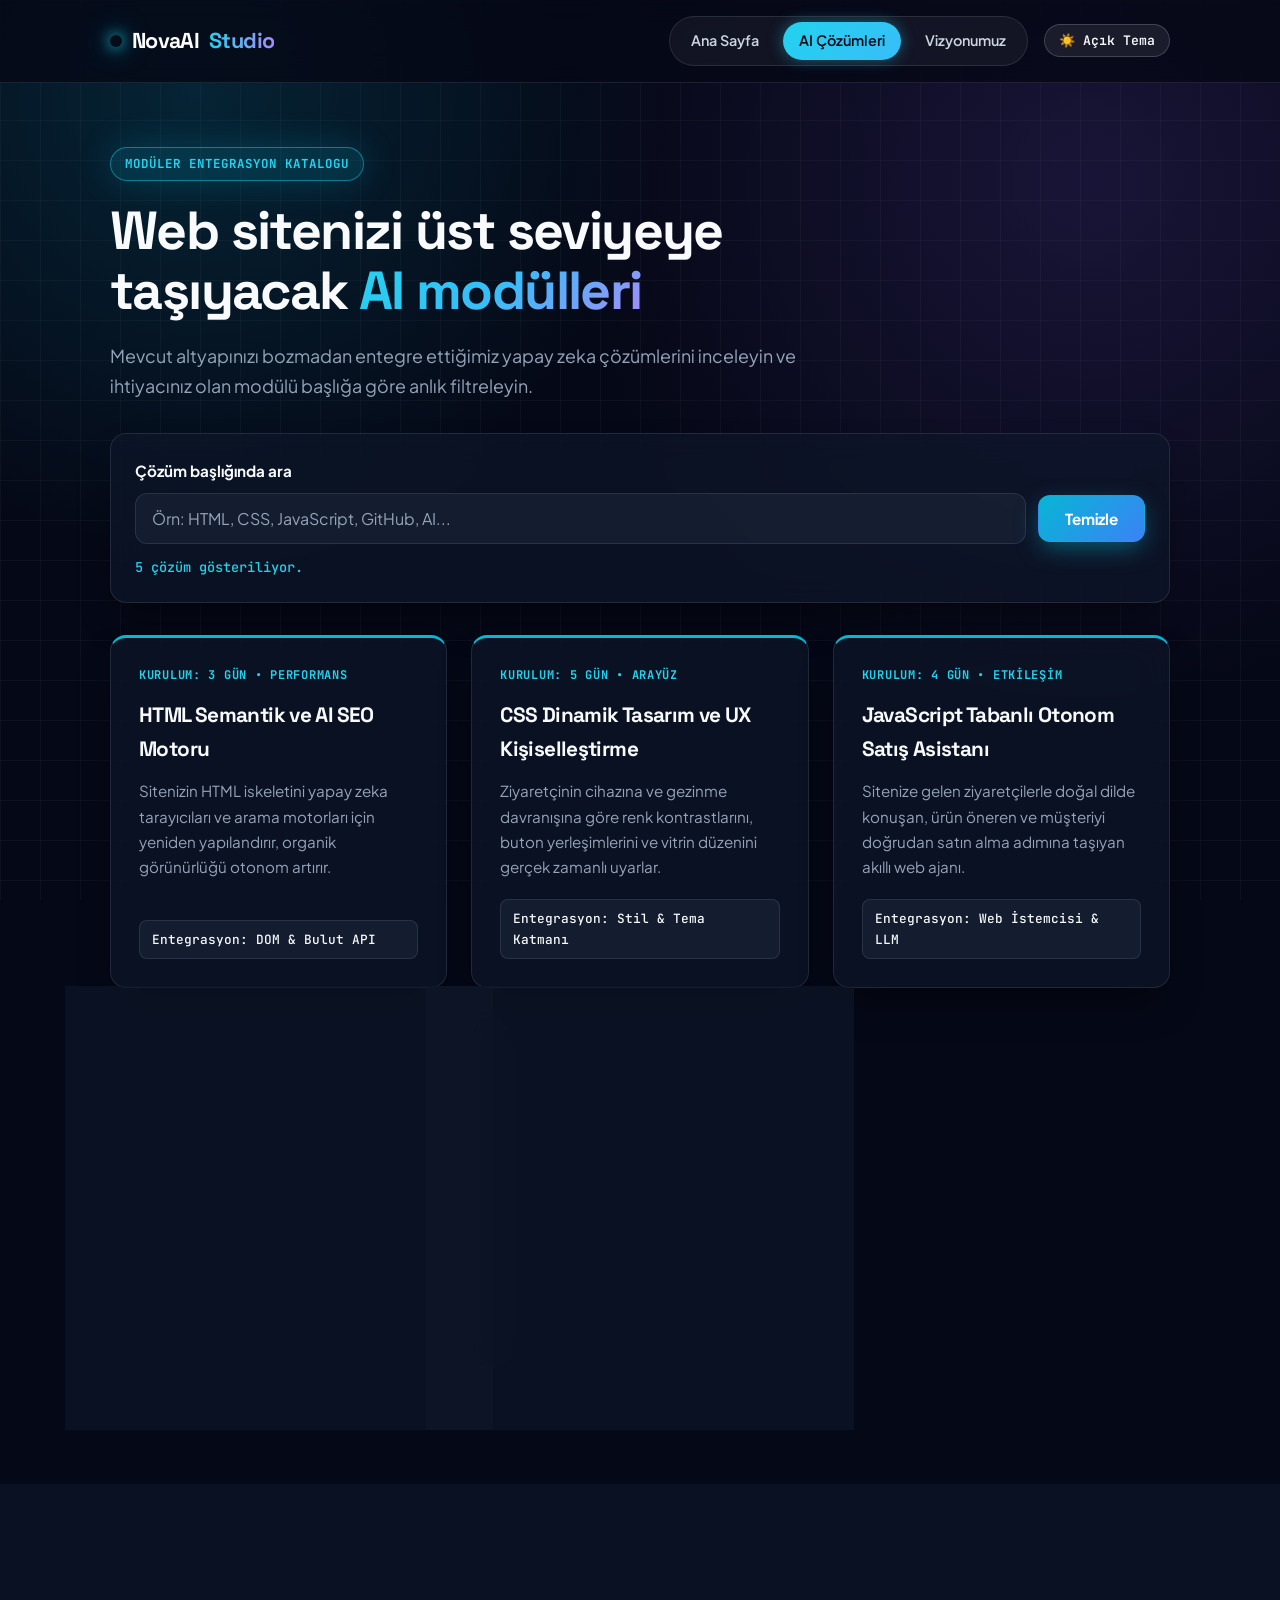
==== index.html @ 2ab4c168 "NovaAI web dönüşüm sitesi, canlı arama ve mobil düzen eklendi" ====
<!DOCTYPE html>
<html lang="tr">
<head>
  <meta charset="UTF-8">
  <meta name="viewport" content="width=device-width, initial-scale=1.0">
  <title>AI Çözümleri | NovaAI Studio</title>
  <link rel="stylesheet" href="style.css">
  <script src="script.js" defer></script>
</head>
<body>
  <header class="site-header">
    <div class="container nav-container">
      <a href="index.html" class="brand">
        <span class="brand-dot"></span>NovaAI <span>Studio</span>
      </a>
      <div class="nav-right">
        <nav aria-label="Ana Menü">
          <ul class="nav-list">
            <li><a href="index.html">Ana Sayfa</a></li>
            <li><a href="cozumler.html" class="active">AI Çözümleri</a></li>
            <li><a href="vizyonumuz.html">Vizyonumuz</a></li>
          </ul>
        </nav>
        <button type="button" id="theme-toggle" class="theme-toggle" aria-label="Temayı Değiştir">
          ☀️ Açık Tema
        </button>
      </div>
    </div>
  </header>

  <main class="section">
    <div class="container">
      <span class="eyebrow">MODÜLER ENTEGRASYON KATALOGU</span>
      <h1>Web sitenizi üst seviyeye taşıyacak <span class="text-gradient">AI modülleri</span></h1>
      <p class="section-lead">
        Mevcut altyapınızı bozmadan entegre ettiğimiz yapay zeka çözümlerini inceleyin ve ihtiyacınız olan modülü başlığa göre anlık filtreleyin.
      </p>

      <div class="search-panel">
        <label for="event-search" class="search-label">Çözüm başlığında ara</label>
        <div class="search-row">
          <input 
            type="search" 
            id="event-search" 
            class="search-input" 
            placeholder="Örn: HTML, CSS, JavaScript, GitHub, AI..." 
            autocomplete="off"
          >
          <button type="button" id="clear-search" class="btn btn-primary">Temizle</button>
        </div>
        <p id="result-count" class="result-count" aria-live="polite">5 çözüm gösteriliyor.</p>
      </div>

      <div id="empty-message" class="empty-state" hidden>
        Aramanıza uygun AI dönüşüm çözümü bulunamadı. Lütfen farklı bir anahtar kelime deneyin.
      </div>

      <div id="cards-grid" class="cards-grid">
        <!-- Kart 1 -->
        <article class="solution-card">
          <div>
            <div class="card-meta">KURULUM: 3 GÜN • PERFORMANS</div>
            <h2 class="card-title">HTML Semantik ve AI SEO Motoru</h2>
            <p class="card-desc">
              Sitenizin HTML iskeletini yapay zeka tarayıcıları ve arama motorları için yeniden yapılandırır, organik görünürlüğü otonom artırır.
            </p>
          </div>
          <p class="card-location">Entegrasyon: DOM &amp; Bulut API</p>
        </article>

        <!-- Kart 2 -->
        <article class="solution-card">
          <div>
            <div class="card-meta">KURULUM: 5 GÜN • ARAYÜZ</div>
            <h2 class="card-title">CSS Dinamik Tasarım ve UX Kişiselleştirme</h2>
            <p class="card-desc">
              Ziyaretçinin cihazına ve gezinme davranışına göre renk kontrastlarını, buton yerleşimlerini ve vitrin düzenini gerçek zamanlı uyarlar.
            </p>
          </div>
          <p class="card-location">Entegrasyon: Stil &amp; Tema Katmanı</p>
        </article>

        <!-- Kart 3 -->
        <article class="solution-card">
          <div>
            <div class="card-meta">KURULUM: 4 GÜN • ETKİLEŞİM</div>
            <h2 class="card-title">JavaScript Tabanlı Otonom Satış Asistanı</h2>
            <p class="card-desc">
              Sitenize gelen ziyaretçilerle doğal dilde konuşan, ürün öneren ve müşteriyi doğrudan satın alma adımına taşıyan akıllı web ajanı.
            </p>
          </div>
          <p class="card-location">Entegrasyon: Web İstemcisi &amp; LLM</p>
        </article>

        <!-- Kart 4 -->
        <article class="solution-card">
          <div>
            <div class="card-meta">KURULUM: 2 GÜN • OTOMASYON</div>
            <h2 class="card-title">GitHub ve CI/CD Destekli Akıllı Güncelleme</h2>
            <p class="card-desc">
              Web sitenizdeki kırık bağlantıları, yavaşlayan görselleri ve kod hatalarını otomatik tespit edip sürüm kontrolüyle anında onaran sistem.
            </p>
          </div>
          <p class="card-location">Entegrasyon: Git Deposu &amp; Sunucu</p>
        </article>

        <!-- Kart 5 -->
        <article class="solution-card">
          <div>
            <div class="card-meta">KURULUM: 7 GÜN • TAM PAKET</div>
            <h2 class="card-title">AI ile Kurumsal Web Dönüşümü</h2>
            <p class="card-desc">
              Klasik kurumsal web sitenizi uçtan uca yenileyerek çok dilli çeviri, akıllı içerik üretimi ve tahmine dayalı analitik paneliyle donatır.
            </p>
          </div>
          <p class="card-location">Entegrasyon: Tam Kapsamlı Mimari</p>
        </article>

        <!-- SLAYT 30 (Ders Sonu Görevi) İçin 6. Kart -->
        <!--
        <article class="solution-card">
          <div>
            <div class="card-meta">KURULUM: 3 GÜN • E-TİCARET</div>
            <h2 class="card-title">Akıllı Ürün Öneri ve Arama Motoru</h2>
            <p class="card-desc">
              Kullanıcının yazım hatalarını anlayan ve niyetine göre en yüksek dönüşümlü ürünleri saniyeler içinde listeleyen semantik arama altyapısı.
            </p>
          </div>
          <p class="card-location">Entegrasyon: Katalog Katmanı</p>
        </article>
        -->
      </div>
    </div>
  </main>

  <footer class="site-footer">
    <div class="container footer-inner">
      <p><strong>NovaAI Studio</strong> — Web Teknolojilerinde Yapay Zeka Dönüşümü</p>
      <p>BPR201 İnternet Tabanlı Programlama öğrenci projesi • Eğitim amaçlı örnek içerik</p>
    </div>
  </footer>
</body>
</html>
---- style.css ----
@import url('https://fonts.googleapis.com/css2?family=JetBrains+Mono:wght@500;700&family=Plus+Jakarta+Sans:wght@400;500;600;700&family=Space+Grotesk:wght@600;700&display=swap');

:root {
  /* VARSAYILAN: OBSIDIAN CYBER-AI KOYU TEMA */
  --bg-main: #050816;
  --bg-surface: rgba(15, 23, 42, 0.65);
  --bg-surface-solid: #0f172a;
  --bg-subtle: rgba(30, 41, 59, 0.55);
  --text-navy: #f8fafc;
  --text-muted: #94a3b8;
  --accent-turquoise: #06b6d4;
  --accent-neon: #22d3ee;
  --accent-purple: #8b5cf6;
  --accent-light: rgba(6, 182, 212, 0.15);
  --border-color: rgba(148, 163, 184, 0.16);
  --border-glow: rgba(34, 211, 238, 0.45);
  --focus-ring: #f59e0b;
  --shadow-card: 0 20px 40px -15px rgba(0, 0, 0, 0.6);
  --shadow-glow: 0 0 35px rgba(6, 182, 212, 0.22);
  --header-bg: rgba(5, 8, 22, 0.8);
  --grid-line: rgba(255, 255, 255, 0.03);
  --radius: 16px;
}

/* SLAYT 14 UYUMLU: AÇIK ARKA PLAN, KOYU LACİVERT METİN, TURKUAZ VURGU */
body.light-theme {
  --bg-main: #f8fafc;
  --bg-surface: rgba(255, 255, 255, 0.9);
  --bg-surface-solid: #ffffff;
  --bg-subtle: #f1f5f9;
  --text-navy: #0f172a;
  --text-muted: #475569;
  --accent-turquoise: #0891b2;
  --accent-neon: #06b6d4;
  --accent-purple: #4f46e5;
  --accent-light: #cffafe;
  --border-color: #e2e8f0;
  --border-glow: #0891b2;
  --shadow-card: 0 12px 30px -10px rgba(15, 23, 42, 0.08);
  --shadow-glow: 0 10px 25px rgba(8, 145, 178, 0.15);
  --header-bg: rgba(15, 23, 42, 0.96);
  --grid-line: rgba(15, 23, 42, 0.035);
}

* {
  box-sizing: border-box;
  margin: 0;
  padding: 0;
}

html, body {
  background-color: var(--bg-main);
  color: var(--text-navy);
  font-family: 'Plus Jakarta Sans', system-ui, -apple-system, sans-serif;
  line-height: 1.65;
  overflow-x: hidden;
  transition: background-color 0.3s ease, color 0.3s ease;
}

/* Arka Plan Siber Izgara ve Aurora Işık Efektleri */
body {
  background-image: 
    radial-gradient(circle at 15% 10%, rgba(6, 182, 212, 0.16), transparent 35%),
    radial-gradient(circle at 85% 20%, rgba(139, 92, 246, 0.15), transparent 40%),
    linear-gradient(to right, var(--grid-line) 1px, transparent 1px),
    linear-gradient(to bottom, var(--grid-line) 1px, transparent 1px);
  background-size: 100% 100%, 100% 100%, 40px 40px, 40px 40px;
  background-attachment: fixed;
}

/* Maksimum 1100px genişlik kuralı */
.container {
  max-width: 1100px;
  margin: 0 auto;
  padding: 0 20px;
}

/* Klavye (Tab) erişilebilirliği için görünür focus stili */
a:focus-visible,
button:focus-visible,
input:focus-visible {
  outline: 3px solid var(--focus-ring);
  outline-offset: 3px;
}

/* Tipografi */
h1, h2, h3, .brand {
  font-family: 'Space Grotesk', sans-serif;
  letter-spacing: -0.03em;
}

h1 {
  font-size: clamp(2.1rem, 4.5vw, 3.35rem);
  line-height: 1.12;
  font-weight: 700;
  color: var(--text-navy);
  margin-bottom: 20px;
  max-width: 850px;
}

.text-gradient {
  background: linear-gradient(135deg, var(--accent-neon) 0%, #38bdf8 50%, #a78bfa 100%);
  -webkit-background-clip: text;
  -webkit-text-fill-color: transparent;
  background-clip: text;
}

h2 {
  font-size: clamp(1.5rem, 3vw, 2.15rem);
  color: var(--text-navy);
  margin-bottom: 14px;
}

h3 {
  font-size: 1.25rem;
  color: var(--text-navy);
  margin-bottom: 10px;
}

/* Header & Glass Navigation */
.site-header {
  background-color: var(--header-bg);
  backdrop-filter: blur(16px);
  -webkit-backdrop-filter: blur(16px);
  border-bottom: 1px solid var(--border-color);
  padding: 16px 0;
  position: sticky;
  top: 0;
  z-index: 100;
}

.nav-container {
  display: flex;
  align-items: center;
  justify-content: space-between;
  flex-wrap: wrap;
  gap: 14px;
}

.brand {
  color: #ffffff;
  text-decoration: none;
  font-weight: 700;
  font-size: 1.35rem;
  display: inline-flex;
  align-items: center;
  gap: 10px;
}

.brand span {
  background: linear-gradient(90deg, #22d3ee, #a78bfa);
  -webkit-background-clip: text;
  -webkit-text-fill-color: transparent;
}

.brand-dot {
  width: 12px;
  height: 12px;
  border-radius: 50%;
  background: #22d3ee;
  box-shadow: 0 0 14px #22d3ee, 0 0 28px #06b6d4;
  animation: pulseGlow 2.5s infinite ease-in-out;
}

@keyframes pulseGlow {
  0%, 100% { transform: scale(1); opacity: 1; }
  50% { transform: scale(1.25); opacity: 0.75; }
}

.nav-right {
  display: flex;
  align-items: center;
  gap: 16px;
  flex-wrap: wrap;
}

.nav-list {
  list-style: none;
  display: flex;
  flex-wrap: wrap;
  gap: 8px;
  background: rgba(255, 255, 255, 0.05);
  padding: 5px;
  border-radius: 999px;
  border: 1px solid rgba(255, 255, 255, 0.1);
}

.nav-list a {
  color: #cbd5e1;
  text-decoration: none;
  font-weight: 600;
  font-size: 0.9rem;
  padding: 7px 16px;
  border-radius: 999px;
  transition: all 0.25s ease;
  display: inline-block;
}

.nav-list a:hover {
  color: #ffffff;
}

.nav-list a.active {
  color: #050816;
  background: linear-gradient(135deg, #22d3ee, #38bdf8);
  box-shadow: 0 0 15px rgba(34, 211, 238, 0.4);
}

.theme-toggle {
  background: rgba(255, 255, 255, 0.08);
  color: #f8fafc;
  border: 1px solid rgba(255, 255, 255, 0.18);
  padding: 7px 14px;
  border-radius: 999px;
  font-size: 0.82rem;
  font-weight: 600;
  cursor: pointer;
  transition: all 0.2s ease;
  font-family: 'JetBrains Mono', monospace;
}

.theme-toggle:hover {
  border-color: #22d3ee;
  box-shadow: 0 0 12px rgba(34, 211, 238, 0.3);
}

/* Hero Bölümü */
.hero {
  padding: 76px 0 56px;
  position: relative;
}

.eyebrow {
  display: inline-flex;
  align-items: center;
  gap: 8px;
  font-family: 'JetBrains Mono', monospace;
  font-size: 0.78rem;
  font-weight: 700;
  letter-spacing: 0.08em;
  text-transform: uppercase;
  color: var(--accent-neon);
  background: var(--accent-light);
  border: 1px solid var(--border-glow);
  padding: 6px 14px;
  border-radius: 999px;
  margin-bottom: 20px;
  box-shadow: var(--shadow-glow);
}

.hero-desc,
.section-lead {
  font-size: 1.12rem;
  color: var(--text-muted);
  max-width: 720px;
  margin-bottom: 32px;
}

.hero-actions {
  display: flex;
  flex-wrap: wrap;
  gap: 14px;
  margin-bottom: 48px;
}

/* Butonlar */
.btn {
  display: inline-flex;
  align-items: center;
  justify-content: center;
  padding: 13px 26px;
  font-size: 0.95rem;
  font-weight: 700;
  border-radius: 12px;
  text-decoration: none;
  cursor: pointer;
  border: 1px solid transparent;
  transition: all 0.25s ease;
  font-family: 'Plus Jakarta Sans', sans-serif;
}

.btn-primary {
  background: linear-gradient(135deg, var(--accent-turquoise) 0%, #3b82f6 100%);
  color: #ffffff;
  box-shadow: 0 8px 25px -4px rgba(6, 182, 212, 0.5);
}

.btn-primary:hover {
  transform: translateY(-2px);
  box-shadow: 0 12px 30px -4px rgba(34, 211, 238, 0.7);
}

.btn-outline {
  background-color: var(--bg-surface);
  backdrop-filter: blur(12px);
  color: var(--text-navy);
  border-color: var(--border-color);
}

.btn-outline:hover {
  border-color: var(--accent-neon);
  box-shadow: var(--shadow-glow);
  transform: translateY(-2px);
}

/* Canlı AI Gösterge Paneli ve Metrik Çubuğu */
.metrics-bar {
  display: grid;
  grid-template-columns: repeat(3, 1fr);
  gap: 20px;
  background: var(--bg-surface);
  backdrop-filter: blur(16px);
  -webkit-backdrop-filter: blur(16px);
  padding: 28px;
  border-radius: var(--radius);
  border: 1px solid var(--border-color);
  box-shadow: var(--shadow-card);
  position: relative;
}

.metric-item {
  padding-left: 16px;
  border-left: 3px solid var(--accent-turquoise);
}

.metric-item strong {
  display: block;
  font-family: 'Space Grotesk', sans-serif;
  font-size: 2rem;
  line-height: 1.1;
  background: linear-gradient(90deg, var(--accent-neon), #a78bfa);
  -webkit-background-clip: text;
  -webkit-text-fill-color: transparent;
  font-weight: 700;
  margin-bottom: 4px;
}

.metric-item span {
  font-size: 0.92rem;
  color: var(--text-muted);
  font-weight: 500;
}

/* Genel Bölüm ve Grid Yapıları */
.section {
  padding: 64px 0;
}

.section-header {
  margin-bottom: 36px;
}

.grid-3,
.cards-grid {
  display: grid;
  grid-template-columns: repeat(3, 1fr);
  gap: 24px;
}

.grid-2,
.comparison-box {
  display: grid;
  grid-template-columns: repeat(2, 1fr);
  gap: 24px;
}

/* Kristal Cam (Glassmorphism) Kartlar */
.feature-card,
.solution-card {
  background: var(--bg-surface);
  backdrop-filter: blur(16px);
  -webkit-backdrop-filter: blur(16px);
  border: 1px solid var(--border-color);
  border-top: 3px solid var(--accent-turquoise);
  border-radius: var(--radius);
  padding: 28px;
  box-shadow: var(--shadow-card);
  transition: transform 0.28s ease, border-color 0.28s ease, box-shadow 0.28s ease;
  display: flex;
  flex-direction: column;
  justify-content: space-between;
}

.feature-card:hover,
.solution-card:hover {
  transform: translateY(-6px);
  border-color: var(--border-glow);
  box-shadow: var(--shadow-glow), var(--shadow-card);
}

.card-step,
.card-meta {
  font-family: 'JetBrains Mono', monospace;
  font-size: 0.75rem;
  font-weight: 700;
  color: var(--accent-neon);
  letter-spacing: 0.06em;
  margin-bottom: 12px;
  text-transform: uppercase;
}

.card-title {
  font-size: 1.3rem;
  margin-bottom: 12px;
  color: var(--text-navy);
}

.card-desc {
  color: var(--text-muted);
  font-size: 0.95rem;
  margin-bottom: 20px;
}

.card-location {
  font-family: 'JetBrains Mono', monospace;
  font-size: 0.8rem;
  font-weight: 500;
  color: var(--text-navy);
  background: var(--bg-subtle);
  border: 1px solid var(--border-color);
  padding: 8px 12px;
  border-radius: 8px;
}

/* Önce / Sonra Karşılaştırma Kutusu */
.comp-col {
  padding: 32px;
  border-radius: var(--radius);
  border: 1px solid var(--border-color);
  backdrop-filter: blur(14px);
}

.comp-old {
  background: var(--bg-subtle);
}

.comp-new {
  background: var(--bg-surface);
  border: 2px solid var(--accent-turquoise);
  box-shadow: var(--shadow-glow), var(--shadow-card);
}

.comp-col ul,
.clean-list {
  margin-top: 16px;
  padding-left: 20px;
  color: var(--text-muted);
}

.comp-col li,
.clean-list li {
  margin-bottom: 10px;
}

.badge {
  display: inline-block;
  font-family: 'JetBrains Mono', monospace;
  font-size: 0.75rem;
  font-weight: 700;
  padding: 5px 12px;
  border-radius: 999px;
  margin-bottom: 14px;
}

.badge-muted {
  background: rgba(148, 163, 184, 0.2);
  color: var(--text-muted);
}

.badge-accent {
  background: var(--accent-light);
  color: var(--accent-neon);
  border: 1px solid var(--border-glow);
}

/* Arama Paneli */
.search-panel {
  background: var(--bg-surface);
  backdrop-filter: blur(16px);
  padding: 24px;
  border-radius: var(--radius);
  border: 1px solid var(--border-color);
  margin-bottom: 32px;
  box-shadow: var(--shadow-card);
}

.search-label {
  display: block;
  font-weight: 700;
  margin-bottom: 10px;
  color: var(--text-navy);
  font-size: 0.95rem;
}

.search-row {
  display: flex;
  gap: 12px;
  align-items: center;
}

.search-input {
  flex: 1;
  min-width: 0;
  padding: 14px 16px;
  font-size: 1rem;
  border: 1px solid var(--border-color);
  border-radius: 12px;
  color: var(--text-navy);
  background: var(--bg-subtle);
  font-family: inherit;
  transition: border-color 0.2s, box-shadow 0.2s;
}

.search-input::placeholder {
  color: var(--text-muted);
}

.search-input:focus {
  border-color: var(--accent-neon);
  box-shadow: var(--shadow-glow);
}

.result-count {
  margin-top: 12px;
  font-family: 'JetBrains Mono', monospace;
  font-size: 0.85rem;
  color: var(--accent-neon);
  font-weight: 500;
}

.empty-state {
  background: rgba(245, 158, 11, 0.12);
  color: #fbbf24;
  border: 1px solid rgba(245, 158, 11, 0.4);
  padding: 18px 22px;
  border-radius: 12px;
  margin-bottom: 28px;
  font-weight: 600;
}

body.light-theme .empty-state {
  background: #fef3c7;
  color: #92400e;
  border-color: #fcd34d;
}

.process-banner {
  margin-top: 36px;
  background: var(--bg-surface);
  backdrop-filter: blur(16px);
  border: 1px solid var(--border-glow);
  border-radius: var(--radius);
  padding: 32px;
  box-shadow: var(--shadow-glow);
}

/* Footer */
.site-footer {
  border-top: 1px solid var(--border-color);
  background: var(--bg-surface);
  backdrop-filter: blur(12px);
  padding: 32px 0;
  margin-top: 56px;
}

.footer-inner {
  display: flex;
  flex-direction: column;
  gap: 6px;
  font-size: 0.9rem;
  color: var(--text-muted);
}

/* 700px altında tek sütun kuralı ve 390px mobil uyumluluk */
@media (max-width: 700px) {
  .grid-3,
  .grid-2,
  .cards-grid,
  .comparison-box,
  .metrics-bar {
    grid-template-columns: 1fr;
  }

  .search-row {
    flex-direction: column;
    align-items: stretch;
  }

  .search-row .btn {
    width: 100%;
  }

  .nav-container {
    flex-direction: column;
    align-items: flex-start;
  }

  .nav-right {
    width: 100%;
    justify-content: space-between;
  }

  .nav-list {
    width: 100%;
    justify-content: space-between;
  }

  .nav-list a {
    padding: 6px 10px;
    font-size: 0.85rem;
  }
}
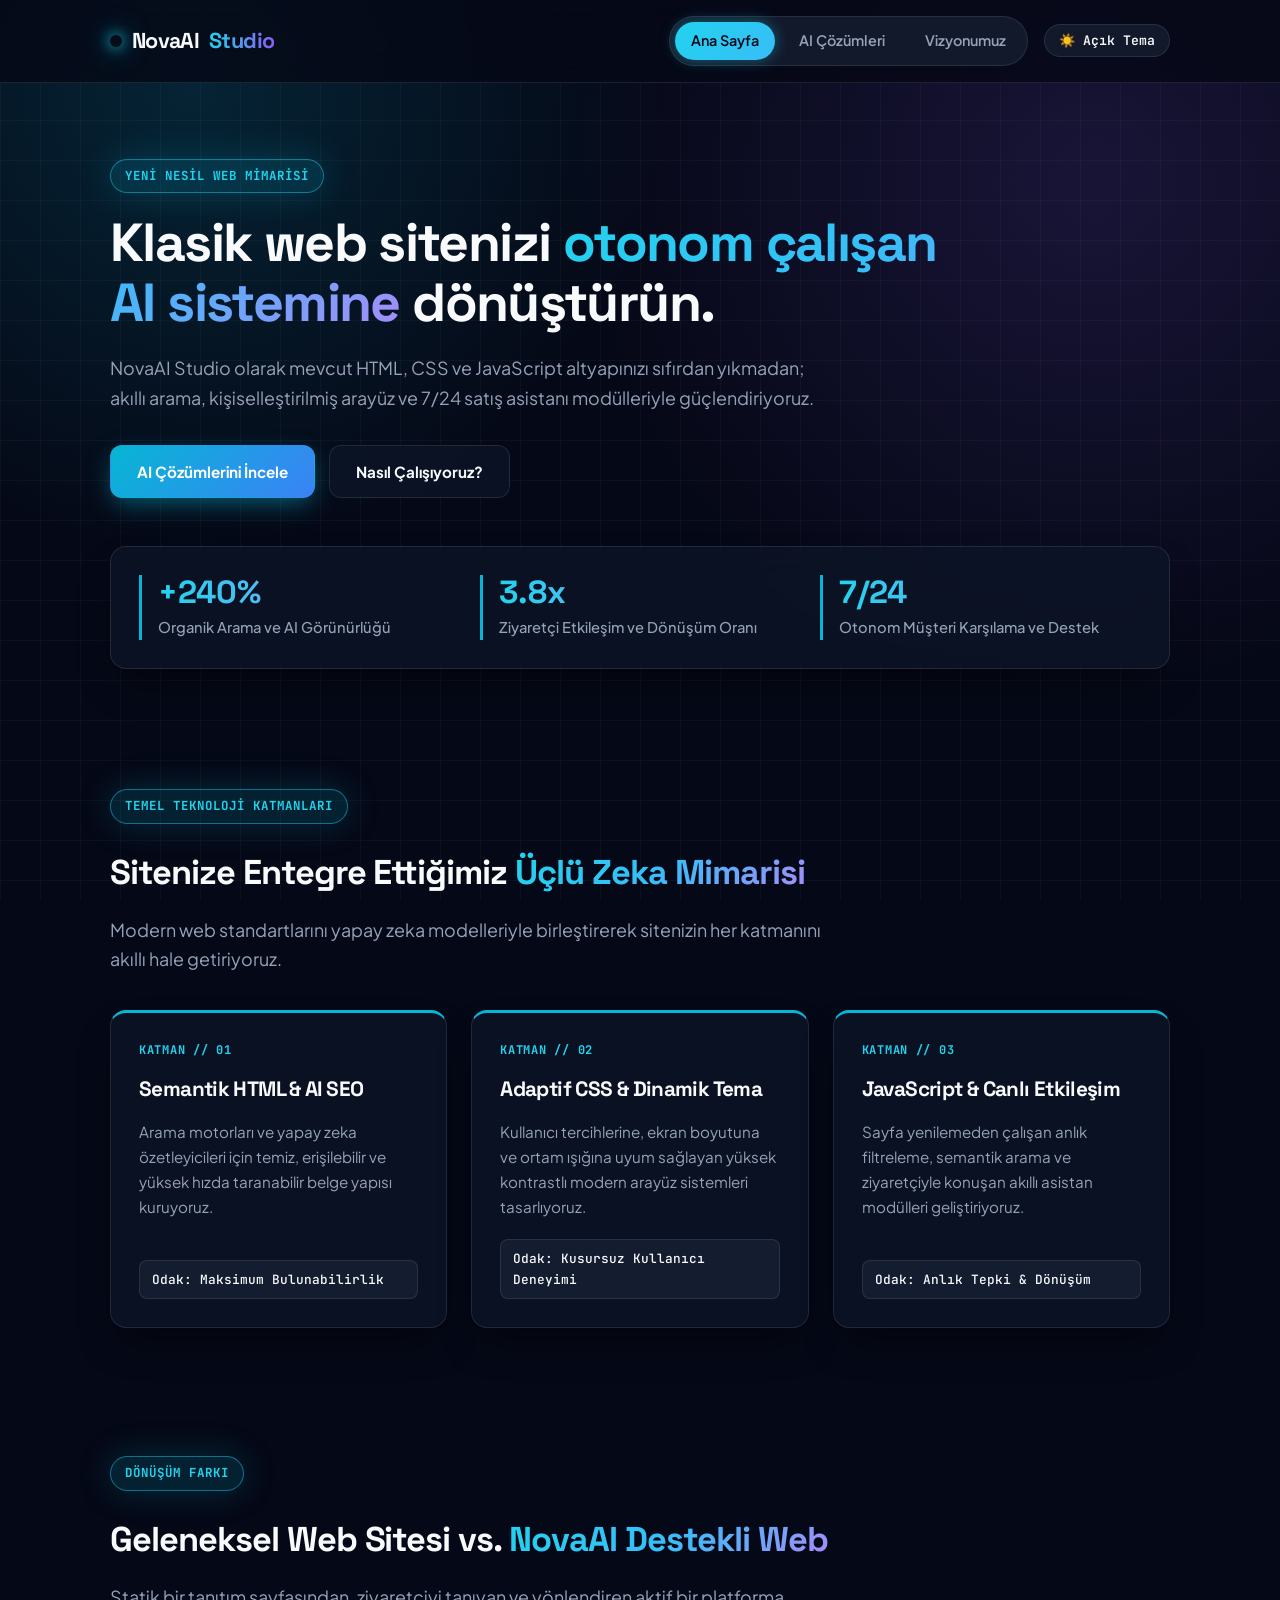
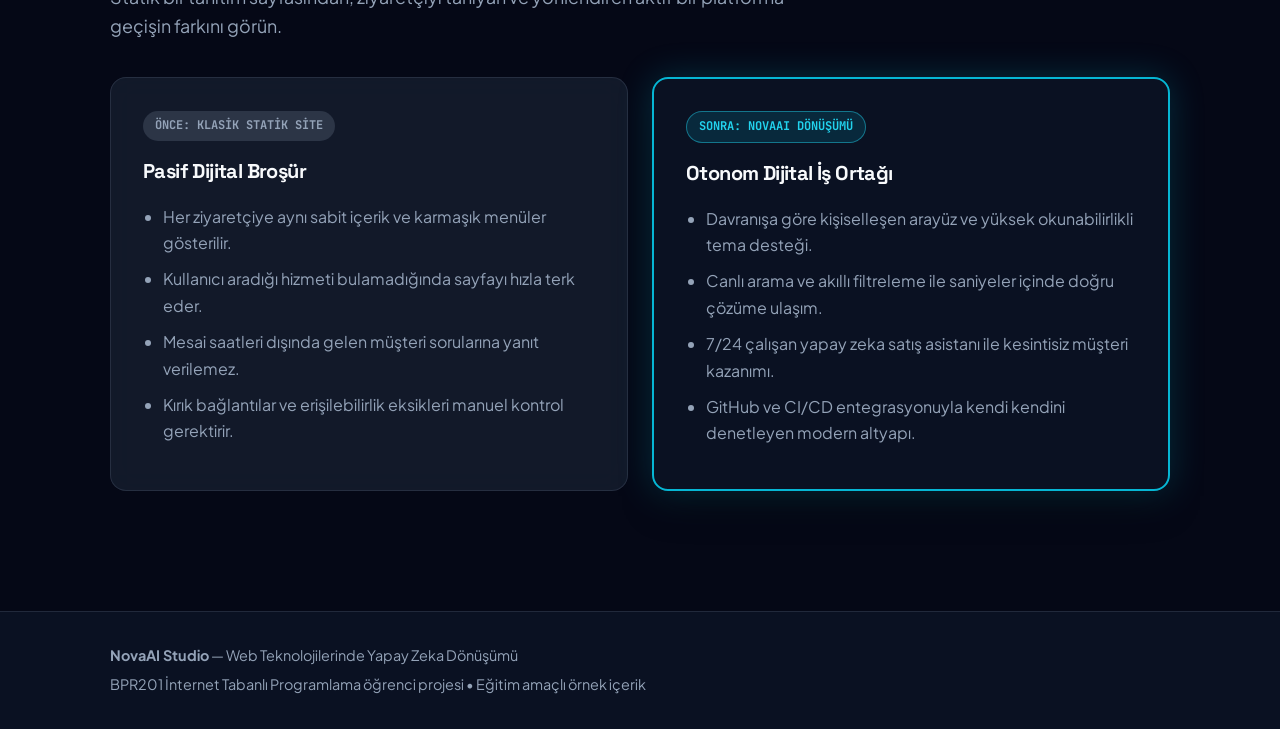
==== commit e7b3263b: "Tema ve arama iyileştirmeleri eklendi" ====
--- a/index.html
+++ b/index.html
@@ -3,7 +3,7 @@
 <head>
   <meta charset="UTF-8">
   <meta name="viewport" content="width=device-width, initial-scale=1.0">
-  <title>AI Çözümleri | NovaAI Studio</title>
+  <title>Ana Sayfa | NovaAI Studio</title>
   <link rel="stylesheet" href="style.css">
   <script src="script.js" defer></script>
 </head>
@@ -16,8 +16,8 @@
       <div class="nav-right">
         <nav aria-label="Ana Menü">
           <ul class="nav-list">
-            <li><a href="index.html">Ana Sayfa</a></li>
-            <li><a href="cozumler.html" class="active">AI Çözümleri</a></li>
+            <li><a href="index.html" class="active">Ana Sayfa</a></li>
+            <li><a href="cozumler.html">AI Çözümleri</a></li>
             <li><a href="vizyonumuz.html">Vizyonumuz</a></li>
           </ul>
         </nav>
@@ -28,109 +28,121 @@
     </div>
   </header>
 
-  <main class="section">
-    <div class="container">
-      <span class="eyebrow">MODÜLER ENTEGRASYON KATALOGU</span>
-      <h1>Web sitenizi üst seviyeye taşıyacak <span class="text-gradient">AI modülleri</span></h1>
-      <p class="section-lead">
-        Mevcut altyapınızı bozmadan entegre ettiğimiz yapay zeka çözümlerini inceleyin ve ihtiyacınız olan modülü başlığa göre anlık filtreleyin.
-      </p>
+  <main>
+    <!-- Hero Bölümü -->
+    <section class="hero">
+      <div class="container">
+        <span class="eyebrow">YENİ NESİL WEB MİMARİSİ</span>
+        <h1>Klasik web sitenizi <span class="text-gradient">otonom çalışan AI sistemine</span> dönüştürün.</h1>
+        <p class="hero-desc">
+          NovaAI Studio olarak mevcut HTML, CSS ve JavaScript altyapınızı sıfırdan yıkmadan; akıllı arama, kişiselleştirilmiş arayüz ve 7/24 satış asistanı modülleriyle güçlendiriyoruz.
+        </p>
+        <div class="hero-actions">
+          <a href="cozumler.html" class="btn btn-primary">AI Çözümlerini İncele</a>
+          <a href="vizyonumuz.html" class="btn btn-outline">Nasıl Çalışıyoruz?</a>
+        </div>
 
-      <div class="search-panel">
-        <label for="event-search" class="search-label">Çözüm başlığında ara</label>
-        <div class="search-row">
-          <input 
-            type="search" 
-            id="event-search" 
-            class="search-input" 
-            placeholder="Örn: HTML, CSS, JavaScript, GitHub, AI..." 
-            autocomplete="off"
-          >
-          <button type="button" id="clear-search" class="btn btn-primary">Temizle</button>
+        <div class="metrics-bar" aria-label="Performans Metrikleri">
+          <div class="metric-item">
+            <strong>+240%</strong>
+            <span>Organik Arama ve AI Görünürlüğü</span>
+          </div>
+          <div class="metric-item">
+            <strong>3.8x</strong>
+            <span>Ziyaretçi Etkileşim ve Dönüşüm Oranı</span>
+          </div>
+          <div class="metric-item">
+            <strong>7/24</strong>
+            <span>Otonom Müşteri Karşılama ve Destek</span>
+          </div>
         </div>
-        <p id="result-count" class="result-count" aria-live="polite">5 çözüm gösteriliyor.</p>
       </div>
+    </section>
 
-      <div id="empty-message" class="empty-state" hidden>
-        Aramanıza uygun AI dönüşüm çözümü bulunamadı. Lütfen farklı bir anahtar kelime deneyin.
+    <!-- Temel Yetenekler Bölümü -->
+    <section class="section">
+      <div class="container">
+        <div class="section-header">
+          <span class="eyebrow">TEMEL TEKNOLOJİ KATMANLARI</span>
+          <h2>Sitenize Entegre Ettiğimiz <span class="text-gradient">Üçlü Zeka Mimarisi</span></h2>
+          <p class="section-lead">
+            Modern web standartlarını yapay zeka modelleriyle birleştirerek sitenizin her katmanını akıllı hale getiriyoruz.
+          </p>
+        </div>
+
+        <div class="grid-3">
+          <article class="feature-card">
+            <div>
+              <div class="card-step">KATMAN // 01</div>
+              <h3 class="card-title">Semantik HTML &amp; AI SEO</h3>
+              <p class="card-desc">
+                Arama motorları ve yapay zeka özetleyicileri için temiz, erişilebilir ve yüksek hızda taranabilir belge yapısı kuruyoruz.
+              </p>
+            </div>
+            <p class="card-location">Odak: Maksimum Bulunabilirlik</p>
+          </article>
+
+          <article class="feature-card">
+            <div>
+              <div class="card-step">KATMAN // 02</div>
+              <h3 class="card-title">Adaptif CSS &amp; Dinamik Tema</h3>
+              <p class="card-desc">
+                Kullanıcı tercihlerine, ekran boyutuna ve ortam ışığına uyum sağlayan yüksek kontrastlı modern arayüz sistemleri tasarlıyoruz.
+              </p>
+            </div>
+            <p class="card-location">Odak: Kusursuz Kullanıcı Deneyimi</p>
+          </article>
+
+          <article class="feature-card">
+            <div>
+              <div class="card-step">KATMAN // 03</div>
+              <h3 class="card-title">JavaScript &amp; Canlı Etkileşim</h3>
+              <p class="card-desc">
+                Sayfa yenilemeden çalışan anlık filtreleme, semantik arama ve ziyaretçiyle konuşan akıllı asistan modülleri geliştiriyoruz.
+              </p>
+            </div>
+            <p class="card-location">Odak: Anlık Tepki &amp; Dönüşüm</p>
+          </article>
+        </div>
       </div>
+    </section>
 
-      <div id="cards-grid" class="cards-grid">
-        <!-- Kart 1 -->
-        <article class="solution-card">
-          <div>
-            <div class="card-meta">KURULUM: 3 GÜN • PERFORMANS</div>
-            <h2 class="card-title">HTML Semantik ve AI SEO Motoru</h2>
-            <p class="card-desc">
-              Sitenizin HTML iskeletini yapay zeka tarayıcıları ve arama motorları için yeniden yapılandırır, organik görünürlüğü otonom artırır.
-            </p>
+    <!-- Önce / Sonra Karşılaştırma Bölümü -->
+    <section class="section">
+      <div class="container">
+        <div class="section-header">
+          <span class="eyebrow">DÖNÜŞÜM FARKI</span>
+          <h2>Geleneksel Web Sitesi vs. <span class="text-gradient">NovaAI Destekli Web</span></h2>
+          <p class="section-lead">
+            Statik bir tanıtım sayfasından, ziyaretçiyi tanıyan ve yönlendiren aktif bir platforma geçişin farkını görün.
+          </p>
+        </div>
+
+        <div class="comparison-box">
+          <div class="comp-col comp-old">
+            <span class="badge badge-muted">ÖNCE: KLASİK STATİK SİTE</span>
+            <h3>Pasif Dijital Broşür</h3>
+            <ul>
+              <li>Her ziyaretçiye aynı sabit içerik ve karmaşık menüler gösterilir.</li>
+              <li>Kullanıcı aradığı hizmeti bulamadığında sayfayı hızla terk eder.</li>
+              <li>Mesai saatleri dışında gelen müşteri sorularına yanıt verilemez.</li>
+              <li>Kırık bağlantılar ve erişilebilirlik eksikleri manuel kontrol gerektirir.</li>
+            </ul>
           </div>
-          <p class="card-location">Entegrasyon: DOM &amp; Bulut API</p>
-        </article>
 
-        <!-- Kart 2 -->
-        <article class="solution-card">
-          <div>
-            <div class="card-meta">KURULUM: 5 GÜN • ARAYÜZ</div>
-            <h2 class="card-title">CSS Dinamik Tasarım ve UX Kişiselleştirme</h2>
-            <p class="card-desc">
-              Ziyaretçinin cihazına ve gezinme davranışına göre renk kontrastlarını, buton yerleşimlerini ve vitrin düzenini gerçek zamanlı uyarlar.
-            </p>
+          <div class="comp-col comp-new">
+            <span class="badge badge-accent">SONRA: NOVAAI DÖNÜŞÜMÜ</span>
+            <h3>Otonom Dijital İş Ortağı</h3>
+            <ul>
+              <li>Davranışa göre kişiselleşen arayüz ve yüksek okunabilirlikli tema desteği.</li>
+              <li>Canlı arama ve akıllı filtreleme ile saniyeler içinde doğru çözüme ulaşım.</li>
+              <li>7/24 çalışan yapay zeka satış asistanı ile kesintisiz müşteri kazanımı.</li>
+              <li>GitHub ve CI/CD entegrasyonuyla kendi kendini denetleyen modern altyapı.</li>
+            </ul>
           </div>
-          <p class="card-location">Entegrasyon: Stil &amp; Tema Katmanı</p>
-        </article>
-
-        <!-- Kart 3 -->
-        <article class="solution-card">
-          <div>
-            <div class="card-meta">KURULUM: 4 GÜN • ETKİLEŞİM</div>
-            <h2 class="card-title">JavaScript Tabanlı Otonom Satış Asistanı</h2>
-            <p class="card-desc">
-              Sitenize gelen ziyaretçilerle doğal dilde konuşan, ürün öneren ve müşteriyi doğrudan satın alma adımına taşıyan akıllı web ajanı.
-            </p>
-          </div>
-          <p class="card-location">Entegrasyon: Web İstemcisi &amp; LLM</p>
-        </article>
-
-        <!-- Kart 4 -->
-        <article class="solution-card">
-          <div>
-            <div class="card-meta">KURULUM: 2 GÜN • OTOMASYON</div>
-            <h2 class="card-title">GitHub ve CI/CD Destekli Akıllı Güncelleme</h2>
-            <p class="card-desc">
-              Web sitenizdeki kırık bağlantıları, yavaşlayan görselleri ve kod hatalarını otomatik tespit edip sürüm kontrolüyle anında onaran sistem.
-            </p>
-          </div>
-          <p class="card-location">Entegrasyon: Git Deposu &amp; Sunucu</p>
-        </article>
-
-        <!-- Kart 5 -->
-        <article class="solution-card">
-          <div>
-            <div class="card-meta">KURULUM: 7 GÜN • TAM PAKET</div>
-            <h2 class="card-title">AI ile Kurumsal Web Dönüşümü</h2>
-            <p class="card-desc">
-              Klasik kurumsal web sitenizi uçtan uca yenileyerek çok dilli çeviri, akıllı içerik üretimi ve tahmine dayalı analitik paneliyle donatır.
-            </p>
-          </div>
-          <p class="card-location">Entegrasyon: Tam Kapsamlı Mimari</p>
-        </article>
-
-        <!-- SLAYT 30 (Ders Sonu Görevi) İçin 6. Kart -->
-        <!--
-        <article class="solution-card">
-          <div>
-            <div class="card-meta">KURULUM: 3 GÜN • E-TİCARET</div>
-            <h2 class="card-title">Akıllı Ürün Öneri ve Arama Motoru</h2>
-            <p class="card-desc">
-              Kullanıcının yazım hatalarını anlayan ve niyetine göre en yüksek dönüşümlü ürünleri saniyeler içinde listeleyen semantik arama altyapısı.
-            </p>
-          </div>
-          <p class="card-location">Entegrasyon: Katalog Katmanı</p>
-        </article>
-        -->
+        </div>
       </div>
-    </div>
+    </section>
   </main>
 
   <footer class="site-footer">
@@ -140,4 +152,4 @@
     </div>
   </footer>
 </body>
-</html>+</html>
--- a/style.css
+++ b/style.css
@@ -38,8 +38,12 @@
   --border-glow: #0891b2;
   --shadow-card: 0 12px 30px -10px rgba(15, 23, 42, 0.08);
   --shadow-glow: 0 10px 25px rgba(8, 145, 178, 0.15);
-  --header-bg: rgba(15, 23, 42, 0.96);
+  --header-bg: rgba(248, 250, 252, 0.92);
   --grid-line: rgba(15, 23, 42, 0.035);
+}
+
+[hidden] {
+  display: none !important;
 }
 
 * {
@@ -138,7 +142,7 @@
 }
 
 .brand {
-  color: #ffffff;
+  color: var(--text-navy);
   text-decoration: none;
   font-weight: 700;
   font-size: 1.35rem;
@@ -148,7 +152,7 @@
 }
 
 .brand span {
-  background: linear-gradient(90deg, #22d3ee, #a78bfa);
+  background: linear-gradient(90deg, var(--accent-neon), var(--accent-purple));
   -webkit-background-clip: text;
   -webkit-text-fill-color: transparent;
 }
@@ -157,8 +161,8 @@
   width: 12px;
   height: 12px;
   border-radius: 50%;
-  background: #22d3ee;
-  box-shadow: 0 0 14px #22d3ee, 0 0 28px #06b6d4;
+  background: var(--accent-neon);
+  box-shadow: 0 0 14px var(--accent-neon), 0 0 28px var(--accent-turquoise);
   animation: pulseGlow 2.5s infinite ease-in-out;
 }
 
@@ -179,14 +183,14 @@
   display: flex;
   flex-wrap: wrap;
   gap: 8px;
-  background: rgba(255, 255, 255, 0.05);
+  background: var(--bg-subtle);
   padding: 5px;
   border-radius: 999px;
-  border: 1px solid rgba(255, 255, 255, 0.1);
+  border: 1px solid var(--border-color);
 }
 
 .nav-list a {
-  color: #cbd5e1;
+  color: var(--text-muted);
   text-decoration: none;
   font-weight: 600;
   font-size: 0.9rem;
@@ -197,7 +201,7 @@
 }
 
 .nav-list a:hover {
-  color: #ffffff;
+  color: var(--text-navy);
 }
 
 .nav-list a.active {
@@ -207,9 +211,9 @@
 }
 
 .theme-toggle {
-  background: rgba(255, 255, 255, 0.08);
-  color: #f8fafc;
-  border: 1px solid rgba(255, 255, 255, 0.18);
+  background: var(--bg-subtle);
+  color: var(--text-navy);
+  border: 1px solid var(--border-color);
   padding: 7px 14px;
   border-radius: 999px;
   font-size: 0.82rem;
@@ -220,8 +224,8 @@
 }
 
 .theme-toggle:hover {
-  border-color: #22d3ee;
-  box-shadow: 0 0 12px rgba(34, 211, 238, 0.3);
+  border-color: var(--accent-neon);
+  box-shadow: var(--shadow-glow);
 }
 
 /* Hero Bölümü */
@@ -598,6 +602,11 @@
   .nav-right {
     width: 100%;
     justify-content: space-between;
+    gap: 10px;
+  }
+
+  .nav-right nav {
+    width: 100%;
   }
 
   .nav-list {
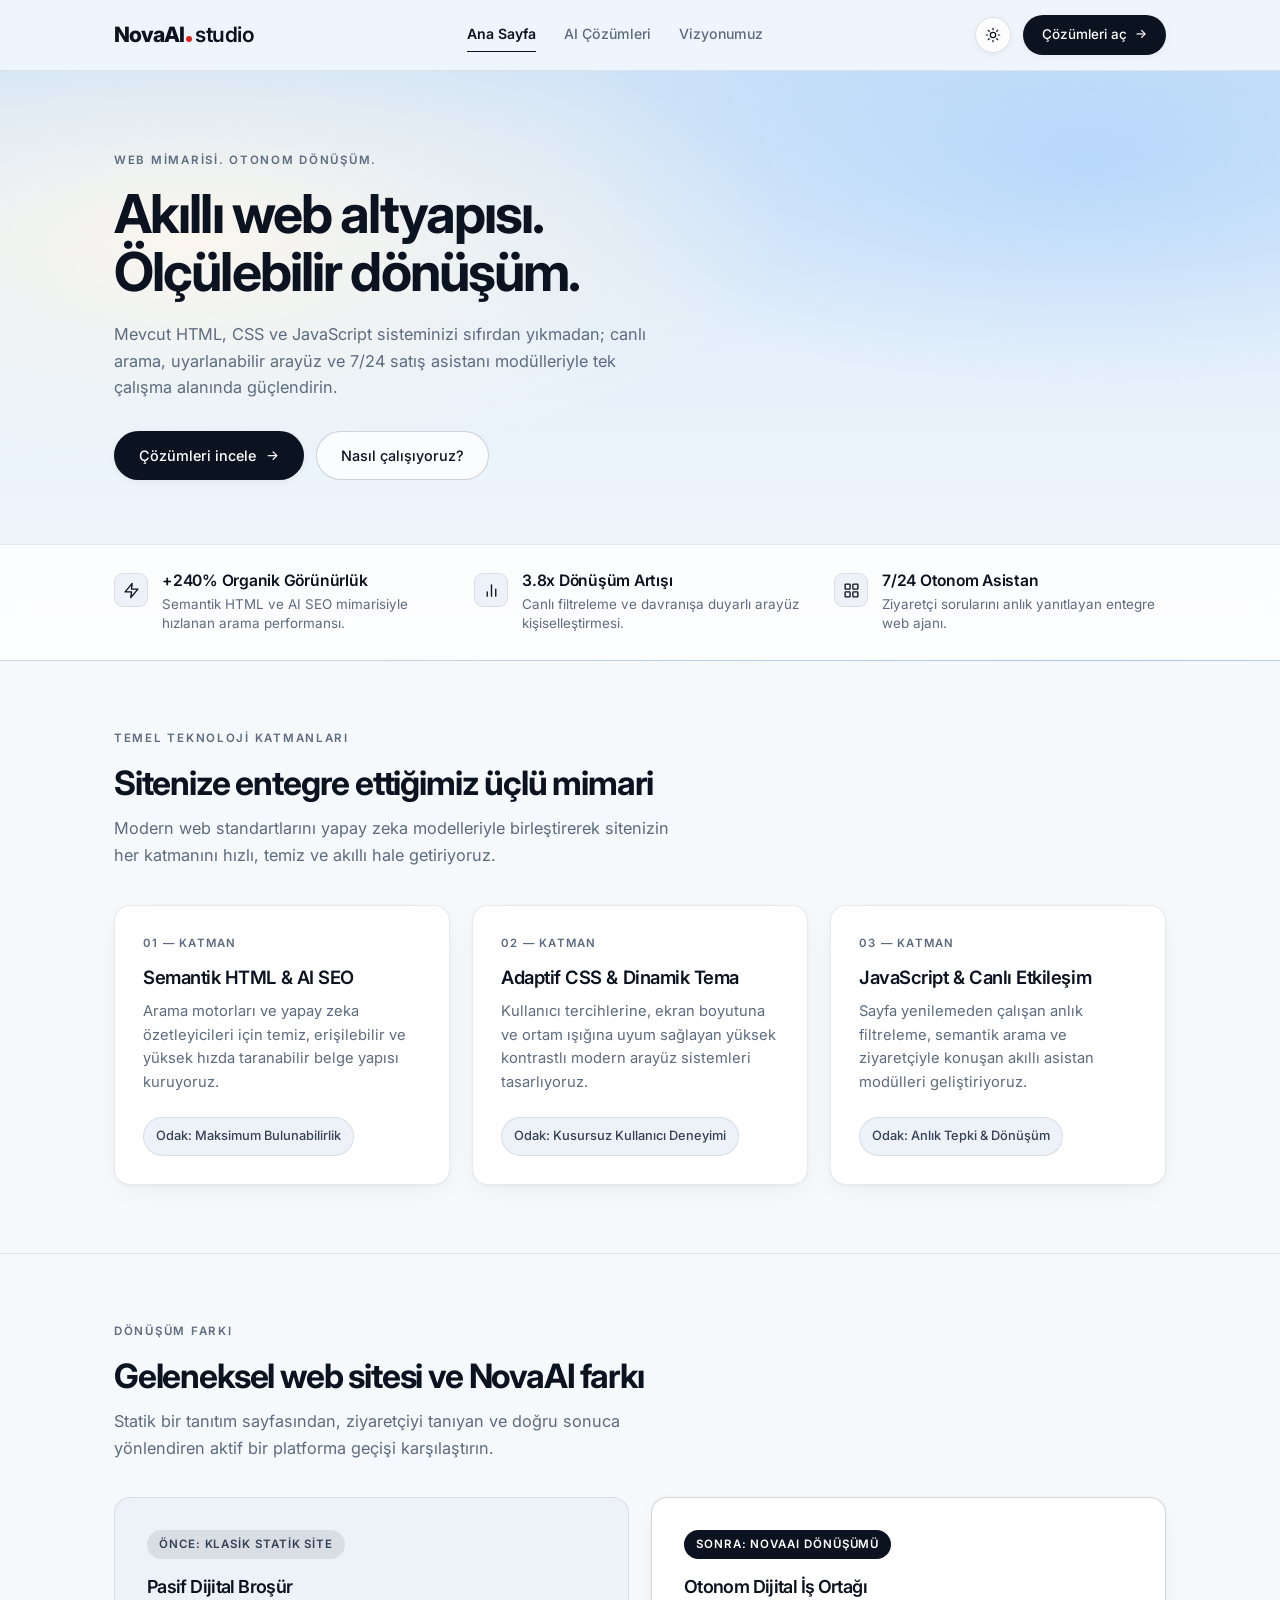
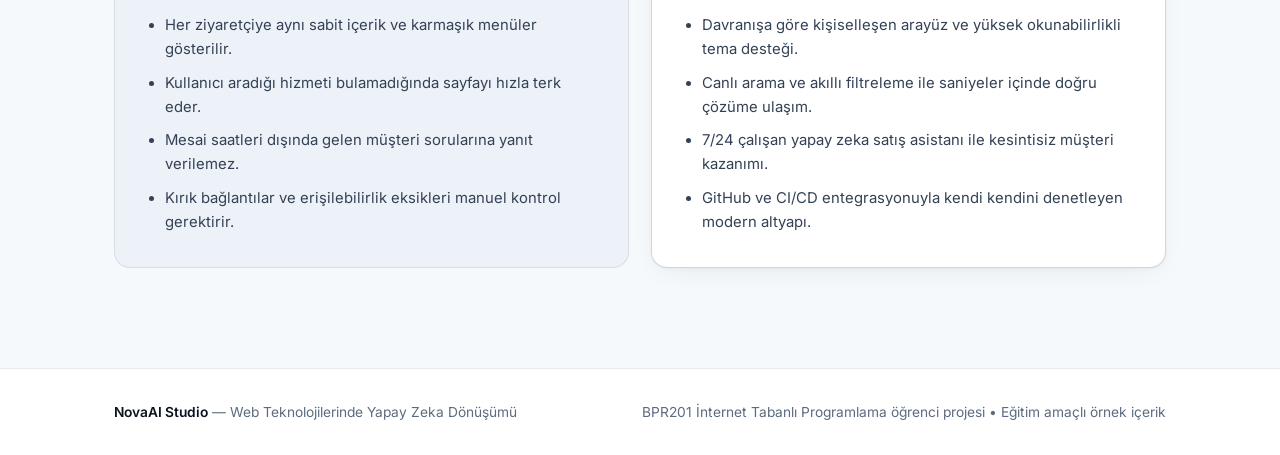
==== commit 1211a377: "Tema ve performans iyileştirmesi" ====
--- a/index.html
+++ b/index.html
@@ -11,19 +11,27 @@
   <header class="site-header">
     <div class="container nav-container">
       <a href="index.html" class="brand">
-        <span class="brand-dot"></span>NovaAI <span>Studio</span>
+        NovaAI<span class="brand-dot" aria-hidden="true"></span><span>studio</span>
       </a>
+
+      <nav class="nav-center" aria-label="Ana Menü">
+        <ul class="nav-list">
+          <li><a href="index.html" class="active">Ana Sayfa</a></li>
+          <li><a href="cozumler.html">AI Çözümleri</a></li>
+          <li><a href="vizyonumuz.html">Vizyonumuz</a></li>
+        </ul>
+      </nav>
+
       <div class="nav-right">
-        <nav aria-label="Ana Menü">
-          <ul class="nav-list">
-            <li><a href="index.html" class="active">Ana Sayfa</a></li>
-            <li><a href="cozumler.html">AI Çözümleri</a></li>
-            <li><a href="vizyonumuz.html">Vizyonumuz</a></li>
-          </ul>
-        </nav>
-        <button type="button" id="theme-toggle" class="theme-toggle" aria-label="Temayı Değiştir">
-          ☀️ Açık Tema
+        <button type="button" id="theme-toggle" class="theme-toggle" aria-label="Koyu temaya geç" aria-pressed="false" title="Koyu temaya geç">
+          <svg viewBox="0 0 24 24" aria-hidden="true">
+            <circle cx="12" cy="12" r="4"></circle>
+            <path d="M12 2v2M12 20v2M4.93 4.93l1.41 1.41M17.66 17.66l1.41 1.41M2 12h2M20 12h2M4.93 19.07l1.41-1.41M17.66 6.34l1.41-1.41"></path>
+          </svg>
         </button>
+        <a href="cozumler.html" class="header-cta">
+          Çözümleri aç <span class="btn-arrow" aria-hidden="true">→</span>
+        </a>
       </div>
     </div>
   </header>
@@ -31,29 +39,65 @@
   <main>
     <!-- Hero Bölümü -->
     <section class="hero">
-      <div class="container">
-        <span class="eyebrow">YENİ NESİL WEB MİMARİSİ</span>
-        <h1>Klasik web sitenizi <span class="text-gradient">otonom çalışan AI sistemine</span> dönüştürün.</h1>
+      <div class="container hero-inner">
+        <span class="eyebrow">WEB MİMARİSİ. OTONOM DÖNÜŞÜM.</span>
+        <h1>Akıllı web altyapısı.<br>Ölçülebilir dönüşüm.</h1>
         <p class="hero-desc">
-          NovaAI Studio olarak mevcut HTML, CSS ve JavaScript altyapınızı sıfırdan yıkmadan; akıllı arama, kişiselleştirilmiş arayüz ve 7/24 satış asistanı modülleriyle güçlendiriyoruz.
+          Mevcut HTML, CSS ve JavaScript sisteminizi sıfırdan yıkmadan; canlı arama, uyarlanabilir arayüz ve 7/24 satış asistanı modülleriyle tek çalışma alanında güçlendirin.
         </p>
         <div class="hero-actions">
-          <a href="cozumler.html" class="btn btn-primary">AI Çözümlerini İncele</a>
-          <a href="vizyonumuz.html" class="btn btn-outline">Nasıl Çalışıyoruz?</a>
+          <a href="cozumler.html" class="btn btn-primary">
+            Çözümleri incele <span class="btn-arrow" aria-hidden="true">→</span>
+          </a>
+          <a href="vizyonumuz.html" class="btn btn-outline">
+            Nasıl çalışıyoruz?
+          </a>
         </div>
+      </div>
 
-        <div class="metrics-bar" aria-label="Performans Metrikleri">
-          <div class="metric-item">
-            <strong>+240%</strong>
-            <span>Organik Arama ve AI Görünürlüğü</span>
-          </div>
-          <div class="metric-item">
-            <strong>3.8x</strong>
-            <span>Ziyaretçi Etkileşim ve Dönüşüm Oranı</span>
-          </div>
-          <div class="metric-item">
-            <strong>7/24</strong>
-            <span>Otonom Müşteri Karşılama ve Destek</span>
+      <div class="hero-strip">
+        <div class="container">
+          <div class="metrics-bar" aria-label="Performans Metrikleri">
+            <div class="metric-item">
+              <div class="metric-icon" aria-hidden="true">
+                <svg viewBox="0 0 24 24">
+                  <polygon points="13 2 3 14 12 14 11 22 21 10 12 10 13 2"></polygon>
+                </svg>
+              </div>
+              <div>
+                <strong>+240% Organik Görünürlük</strong>
+                <span>Semantik HTML ve AI SEO mimarisiyle hızlanan arama performansı.</span>
+              </div>
+            </div>
+
+            <div class="metric-item">
+              <div class="metric-icon" aria-hidden="true">
+                <svg viewBox="0 0 24 24">
+                  <line x1="18" y1="20" x2="18" y2="10"></line>
+                  <line x1="12" y1="20" x2="12" y2="4"></line>
+                  <line x1="6" y1="20" x2="6" y2="14"></line>
+                </svg>
+              </div>
+              <div>
+                <strong>3.8x Dönüşüm Artışı</strong>
+                <span>Canlı filtreleme ve davranışa duyarlı arayüz kişiselleştirmesi.</span>
+              </div>
+            </div>
+
+            <div class="metric-item">
+              <div class="metric-icon" aria-hidden="true">
+                <svg viewBox="0 0 24 24">
+                  <rect x="3" y="3" width="7" height="7" rx="1"></rect>
+                  <rect x="14" y="3" width="7" height="7" rx="1"></rect>
+                  <rect x="14" y="14" width="7" height="7" rx="1"></rect>
+                  <rect x="3" y="14" width="7" height="7" rx="1"></rect>
+                </svg>
+              </div>
+              <div>
+                <strong>7/24 Otonom Asistan</strong>
+                <span>Ziyaretçi sorularını anlık yanıtlayan entegre web ajanı.</span>
+              </div>
+            </div>
           </div>
         </div>
       </div>
@@ -64,16 +108,16 @@
       <div class="container">
         <div class="section-header">
           <span class="eyebrow">TEMEL TEKNOLOJİ KATMANLARI</span>
-          <h2>Sitenize Entegre Ettiğimiz <span class="text-gradient">Üçlü Zeka Mimarisi</span></h2>
+          <h2>Sitenize entegre ettiğimiz üçlü mimari</h2>
           <p class="section-lead">
-            Modern web standartlarını yapay zeka modelleriyle birleştirerek sitenizin her katmanını akıllı hale getiriyoruz.
+            Modern web standartlarını yapay zeka modelleriyle birleştirerek sitenizin her katmanını hızlı, temiz ve akıllı hale getiriyoruz.
           </p>
         </div>
 
         <div class="grid-3">
           <article class="feature-card">
             <div>
-              <div class="card-step">KATMAN // 01</div>
+              <div class="card-step">01 — KATMAN</div>
               <h3 class="card-title">Semantik HTML &amp; AI SEO</h3>
               <p class="card-desc">
                 Arama motorları ve yapay zeka özetleyicileri için temiz, erişilebilir ve yüksek hızda taranabilir belge yapısı kuruyoruz.
@@ -84,7 +128,7 @@
 
           <article class="feature-card">
             <div>
-              <div class="card-step">KATMAN // 02</div>
+              <div class="card-step">02 — KATMAN</div>
               <h3 class="card-title">Adaptif CSS &amp; Dinamik Tema</h3>
               <p class="card-desc">
                 Kullanıcı tercihlerine, ekran boyutuna ve ortam ışığına uyum sağlayan yüksek kontrastlı modern arayüz sistemleri tasarlıyoruz.
@@ -95,7 +139,7 @@
 
           <article class="feature-card">
             <div>
-              <div class="card-step">KATMAN // 03</div>
+              <div class="card-step">03 — KATMAN</div>
               <h3 class="card-title">JavaScript &amp; Canlı Etkileşim</h3>
               <p class="card-desc">
                 Sayfa yenilemeden çalışan anlık filtreleme, semantik arama ve ziyaretçiyle konuşan akıllı asistan modülleri geliştiriyoruz.
@@ -112,15 +156,15 @@
       <div class="container">
         <div class="section-header">
           <span class="eyebrow">DÖNÜŞÜM FARKI</span>
-          <h2>Geleneksel Web Sitesi vs. <span class="text-gradient">NovaAI Destekli Web</span></h2>
+          <h2>Geleneksel web sitesi ve NovaAI farkı</h2>
           <p class="section-lead">
-            Statik bir tanıtım sayfasından, ziyaretçiyi tanıyan ve yönlendiren aktif bir platforma geçişin farkını görün.
+            Statik bir tanıtım sayfasından, ziyaretçiyi tanıyan ve doğru sonuca yönlendiren aktif bir platforma geçişi karşılaştırın.
           </p>
         </div>
 
         <div class="comparison-box">
           <div class="comp-col comp-old">
-            <span class="badge badge-muted">ÖNCE: KLASİK STATİK SİTE</span>
+            <span class="badge badge-muted">Önce: Klasik Statik Site</span>
             <h3>Pasif Dijital Broşür</h3>
             <ul>
               <li>Her ziyaretçiye aynı sabit içerik ve karmaşık menüler gösterilir.</li>
@@ -131,7 +175,7 @@
           </div>
 
           <div class="comp-col comp-new">
-            <span class="badge badge-accent">SONRA: NOVAAI DÖNÜŞÜMÜ</span>
+            <span class="badge badge-accent">Sonra: NovaAI Dönüşümü</span>
             <h3>Otonom Dijital İş Ortağı</h3>
             <ul>
               <li>Davranışa göre kişiselleşen arayüz ve yüksek okunabilirlikli tema desteği.</li>
--- a/style.css
+++ b/style.css
@@ -1,45 +1,83 @@
-@import url('https://fonts.googleapis.com/css2?family=JetBrains+Mono:wght@500;700&family=Plus+Jakarta+Sans:wght@400;500;600;700&family=Space+Grotesk:wght@600;700&display=swap');
+@import url('https://fonts.googleapis.com/css2?family=Inter:wght@400;500;600;700;800&display=swap');
 
 :root {
-  /* VARSAYILAN: OBSIDIAN CYBER-AI KOYU TEMA */
-  --bg-main: #050816;
-  --bg-surface: rgba(15, 23, 42, 0.65);
-  --bg-surface-solid: #0f172a;
-  --bg-subtle: rgba(30, 41, 59, 0.55);
-  --text-navy: #f8fafc;
-  --text-muted: #94a3b8;
-  --accent-turquoise: #06b6d4;
-  --accent-neon: #22d3ee;
-  --accent-purple: #8b5cf6;
-  --accent-light: rgba(6, 182, 212, 0.15);
-  --border-color: rgba(148, 163, 184, 0.16);
-  --border-glow: rgba(34, 211, 238, 0.45);
-  --focus-ring: #f59e0b;
-  --shadow-card: 0 20px 40px -15px rgba(0, 0, 0, 0.6);
-  --shadow-glow: 0 0 35px rgba(6, 182, 212, 0.22);
-  --header-bg: rgba(5, 8, 22, 0.8);
-  --grid-line: rgba(255, 255, 255, 0.03);
+  /* VARSAYILAN: AÇIK TEMA (N.live İlhamlı Buzul Beyazı, Gece Laciverti ve Kırmızı Vurgu) */
+  --bg-main: #f6f9fc;
+  --bg-surface: #ffffff;
+  --bg-subtle: #edf2f8;
+  --bg-glass: rgba(255, 255, 255, 0.72);
+  --text-navy: #0b1220;
+  --text-body: #334155;
+  --text-muted: #5c6b80;
+  --accent-red: #dc2626;
+  --accent-blue: #1d4ed8;
+  --accent-soft: #eff6ff;
+  --accent-border: #bfdbfe;
+  --btn-primary-bg: #0b1220;
+  --btn-primary-text: #ffffff;
+  --btn-primary-hover: #1e293b;
+  --header-cta-bg: #0b1220;
+  --header-cta-text: #ffffff;
+  --header-cta-border: transparent;
+  --toggle-bg: rgba(255, 255, 255, 0.85);
+  --toggle-border: rgba(11, 18, 32, 0.12);
+  --border-color: rgba(15, 23, 42, 0.09);
+  --border-strong: rgba(15, 23, 42, 0.18);
+  --focus-ring: #2563eb;
+  --shadow-sm: 0 2px 8px rgba(11, 18, 32, 0.05);
+  --shadow-card: 0 8px 28px -8px rgba(11, 18, 32, 0.07), 0 1px 3px rgba(11, 18, 32, 0.04);
+  --shadow-card-hover: 0 16px 36px -10px rgba(11, 18, 32, 0.12), 0 2px 6px rgba(11, 18, 32, 0.05);
+  --header-bg: rgba(236, 244, 252, 0.78);
+  --hero-bg:
+    radial-gradient(ellipse 75% 65% at 15% 28%, rgba(255, 248, 235, 0.85), transparent 62%),
+    radial-gradient(ellipse 65% 60% at 85% 15%, rgba(147, 197, 253, 0.45), transparent 65%),
+    linear-gradient(180deg, #cfe3f8 0%, #e5f0fb 48%, #f6f9fc 100%);
+  --strip-bg: rgba(255, 255, 255, 0.78);
+  --banner-bg: #0b1220;
+  --banner-text: #ffffff;
+  --banner-muted: #a3b3c9;
+  --banner-accent: #93c5fd;
   --radius: 16px;
-}
-
-/* SLAYT 14 UYUMLU: AÇIK ARKA PLAN, KOYU LACİVERT METİN, TURKUAZ VURGU */
-body.light-theme {
-  --bg-main: #f8fafc;
-  --bg-surface: rgba(255, 255, 255, 0.9);
-  --bg-surface-solid: #ffffff;
-  --bg-subtle: #f1f5f9;
-  --text-navy: #0f172a;
-  --text-muted: #475569;
-  --accent-turquoise: #0891b2;
-  --accent-neon: #06b6d4;
-  --accent-purple: #4f46e5;
-  --accent-light: #cffafe;
-  --border-color: #e2e8f0;
-  --border-glow: #0891b2;
-  --shadow-card: 0 12px 30px -10px rgba(15, 23, 42, 0.08);
-  --shadow-glow: 0 10px 25px rgba(8, 145, 178, 0.15);
-  --header-bg: rgba(248, 250, 252, 0.92);
-  --grid-line: rgba(15, 23, 42, 0.035);
+  --radius-sm: 10px;
+}
+
+/* KOYU TEMA (N.live Gece Fiyordu / Derin Lacivert & Beyaz Hap Butonlar) */
+body.dark-theme {
+  --bg-main: #08101e;
+  --bg-surface: #0f192b;
+  --bg-subtle: #152238;
+  --bg-glass: rgba(15, 25, 43, 0.72);
+  --text-navy: #ffffff;
+  --text-body: #cbd5e1;
+  --text-muted: #93a4bc;
+  --accent-red: #ef4444;
+  --accent-blue: #60a5fa;
+  --accent-soft: rgba(96, 165, 250, 0.12);
+  --accent-border: rgba(96, 165, 250, 0.28);
+  --btn-primary-bg: #ffffff;
+  --btn-primary-text: #0b1220;
+  --btn-primary-hover: #e2e8f0;
+  --header-cta-bg: rgba(15, 25, 43, 0.82);
+  --header-cta-text: #ffffff;
+  --header-cta-border: rgba(255, 255, 255, 0.16);
+  --toggle-bg: rgba(15, 25, 43, 0.72);
+  --toggle-border: rgba(255, 255, 255, 0.16);
+  --border-color: rgba(255, 255, 255, 0.09);
+  --border-strong: rgba(255, 255, 255, 0.2);
+  --focus-ring: #60a5fa;
+  --shadow-sm: 0 2px 10px rgba(0, 0, 0, 0.3);
+  --shadow-card: 0 10px 30px -10px rgba(0, 0, 0, 0.45);
+  --shadow-card-hover: 0 18px 40px -10px rgba(0, 0, 0, 0.6);
+  --header-bg: rgba(16, 28, 46, 0.72);
+  --hero-bg:
+    radial-gradient(ellipse 70% 55% at 22% 24%, rgba(148, 163, 184, 0.22), transparent 62%),
+    radial-gradient(ellipse 65% 55% at 80% 18%, rgba(56, 102, 168, 0.34), transparent 64%),
+    linear-gradient(180deg, #324660 0%, #1c2c44 42%, #08101e 100%);
+  --strip-bg: rgba(8, 16, 30, 0.72);
+  --banner-bg: #0f192b;
+  --banner-text: #ffffff;
+  --banner-muted: #93a4bc;
+  --banner-accent: #60a5fa;
 }
 
 [hidden] {
@@ -54,83 +92,74 @@
 
 html, body {
   background-color: var(--bg-main);
-  color: var(--text-navy);
-  font-family: 'Plus Jakarta Sans', system-ui, -apple-system, sans-serif;
-  line-height: 1.65;
+  color: var(--text-body);
+  font-family: 'Inter', -apple-system, BlinkMacSystemFont, 'Segoe UI', Roboto, sans-serif;
+  line-height: 1.6;
+  -webkit-font-smoothing: antialiased;
+  -moz-osx-font-smoothing: grayscale;
   overflow-x: hidden;
-  transition: background-color 0.3s ease, color 0.3s ease;
-}
-
-/* Arka Plan Siber Izgara ve Aurora Işık Efektleri */
-body {
-  background-image: 
-    radial-gradient(circle at 15% 10%, rgba(6, 182, 212, 0.16), transparent 35%),
-    radial-gradient(circle at 85% 20%, rgba(139, 92, 246, 0.15), transparent 40%),
-    linear-gradient(to right, var(--grid-line) 1px, transparent 1px),
-    linear-gradient(to bottom, var(--grid-line) 1px, transparent 1px);
-  background-size: 100% 100%, 100% 100%, 40px 40px, 40px 40px;
-  background-attachment: fixed;
+  transition: background-color 0.25s ease, color 0.25s ease;
 }
 
 /* Maksimum 1100px genişlik kuralı */
 .container {
   max-width: 1100px;
   margin: 0 auto;
-  padding: 0 20px;
+  padding: 0 24px;
 }
 
 /* Klavye (Tab) erişilebilirliği için görünür focus stili */
 a:focus-visible,
 button:focus-visible,
 input:focus-visible {
-  outline: 3px solid var(--focus-ring);
+  outline: 2px solid var(--focus-ring);
   outline-offset: 3px;
 }
 
-/* Tipografi */
+/* Tipografi (N.live Tarzı Keskin, Sıkı Aralık Neo-Grotesk) */
 h1, h2, h3, .brand {
-  font-family: 'Space Grotesk', sans-serif;
-  letter-spacing: -0.03em;
+  font-family: 'Inter', -apple-system, BlinkMacSystemFont, sans-serif;
+  color: var(--text-navy);
+  letter-spacing: -0.035em;
 }
 
 h1 {
-  font-size: clamp(2.1rem, 4.5vw, 3.35rem);
-  line-height: 1.12;
+  font-size: clamp(2.15rem, 4.6vw, 3.35rem);
+  line-height: 1.08;
   font-weight: 700;
-  color: var(--text-navy);
   margin-bottom: 20px;
-  max-width: 850px;
+  max-width: 760px;
 }
 
 .text-gradient {
-  background: linear-gradient(135deg, var(--accent-neon) 0%, #38bdf8 50%, #a78bfa 100%);
-  -webkit-background-clip: text;
-  -webkit-text-fill-color: transparent;
-  background-clip: text;
+  color: var(--text-navy);
 }
 
 h2 {
-  font-size: clamp(1.5rem, 3vw, 2.15rem);
-  color: var(--text-navy);
-  margin-bottom: 14px;
+  font-size: clamp(1.5rem, 2.8vw, 2.1rem);
+  line-height: 1.18;
+  font-weight: 700;
+  margin-bottom: 12px;
 }
 
 h3 {
-  font-size: 1.25rem;
-  color: var(--text-navy);
-  margin-bottom: 10px;
-}
-
-/* Header & Glass Navigation */
+  font-size: 1.12rem;
+  line-height: 1.3;
+  font-weight: 600;
+  margin-bottom: 8px;
+}
+
+/* Üst Navigasyon (N.live 3 Sütunlu Sade Üst Bar) */
 .site-header {
   background-color: var(--header-bg);
-  backdrop-filter: blur(16px);
-  -webkit-backdrop-filter: blur(16px);
+  backdrop-filter: blur(14px);
+  -webkit-backdrop-filter: blur(14px);
   border-bottom: 1px solid var(--border-color);
-  padding: 16px 0;
+  padding: 15px 0;
   position: sticky;
   top: 0;
   z-index: 100;
+  transition: background-color 0.25s ease, border-color 0.25s ease;
 }
 
 .nav-container {
@@ -138,248 +167,349 @@
   align-items: center;
   justify-content: space-between;
   flex-wrap: wrap;
-  gap: 14px;
-}
-
+  gap: 16px;
+}
+
+/* N.live Benzeri Marka Logosu (NovaAI . studio) */
 .brand {
   color: var(--text-navy);
   text-decoration: none;
-  font-weight: 700;
-  font-size: 1.35rem;
+  font-weight: 800;
+  font-size: 1.32rem;
   display: inline-flex;
-  align-items: center;
-  gap: 10px;
+  align-items: baseline;
+  gap: 0;
+  letter-spacing: -0.045em;
 }
 
 .brand span {
-  background: linear-gradient(90deg, var(--accent-neon), var(--accent-purple));
-  -webkit-background-clip: text;
-  -webkit-text-fill-color: transparent;
+  color: var(--text-navy);
+  font-weight: 600;
+  letter-spacing: -0.025em;
 }
 
 .brand-dot {
-  width: 12px;
-  height: 12px;
+  width: 6px;
+  height: 6px;
   border-radius: 50%;
-  background: var(--accent-neon);
-  box-shadow: 0 0 14px var(--accent-neon), 0 0 28px var(--accent-turquoise);
-  animation: pulseGlow 2.5s infinite ease-in-out;
-}
-
-@keyframes pulseGlow {
-  0%, 100% { transform: scale(1); opacity: 1; }
-  50% { transform: scale(1.25); opacity: 0.75; }
-}
-
-.nav-right {
+  background-color: var(--accent-red);
+  display: inline-block;
+  margin: 0 3px 0 2px;
+  flex-shrink: 0;
+}
+
+.nav-center {
   display: flex;
   align-items: center;
-  gap: 16px;
-  flex-wrap: wrap;
 }
 
 .nav-list {
   list-style: none;
   display: flex;
+  align-items: center;
   flex-wrap: wrap;
-  gap: 8px;
-  background: var(--bg-subtle);
-  padding: 5px;
-  border-radius: 999px;
-  border: 1px solid var(--border-color);
+  gap: 28px;
 }
 
 .nav-list a {
   color: var(--text-muted);
   text-decoration: none;
-  font-weight: 600;
-  font-size: 0.9rem;
-  padding: 7px 16px;
+  font-weight: 500;
+  font-size: 0.88rem;
+  padding: 4px 0;
+  position: relative;
+  transition: color 0.18s ease;
+  display: inline-block;
+}
+
+.nav-list a:hover {
+  color: var(--text-navy);
+}
+
+.nav-list a.active {
+  color: var(--text-navy);
+  font-weight: 600;
+}
+
+.nav-list a.active::after {
+  content: "";
+  position: absolute;
+  left: 0;
+  right: 0;
+  bottom: -2px;
+  height: 1.5px;
+  background-color: var(--text-navy);
+}
+
+.nav-right {
+  display: flex;
+  align-items: center;
+  gap: 12px;
+  flex-wrap: wrap;
+}
+
+/* Yuvarlak Minimalist SVG Tema Butonu (N.live Tarzı) */
+.theme-toggle {
+  width: 36px;
+  height: 36px;
   border-radius: 999px;
-  transition: all 0.25s ease;
+  background-color: var(--toggle-bg);
+  color: var(--text-navy);
+  border: 1px solid var(--toggle-border);
+  display: inline-flex;
+  align-items: center;
+  justify-content: center;
+  cursor: pointer;
+  padding: 0;
+  transition: transform 0.18s ease, background-color 0.2s ease, border-color 0.2s ease;
+  box-shadow: var(--shadow-sm);
+}
+
+.theme-toggle:hover {
+  border-color: var(--border-strong);
+  transform: scale(1.04);
+}
+
+.theme-toggle svg {
+  width: 16px;
+  height: 16px;
+  stroke: currentColor;
+  fill: none;
+  stroke-width: 1.85;
+  stroke-linecap: round;
+  stroke-linejoin: round;
+}
+
+/* Üst Menü Aksiyon Hap Butonu ("Çözümleri aç →") */
+.header-cta {
+  display: inline-flex;
+  align-items: center;
+  gap: 8px;
+  background-color: var(--header-cta-bg);
+  color: var(--header-cta-text);
+  border: 1px solid var(--header-cta-border);
+  padding: 8px 18px;
+  border-radius: 999px;
+  font-size: 0.84rem;
+  font-weight: 500;
+  text-decoration: none;
+  transition: opacity 0.18s ease, transform 0.18s ease, background-color 0.18s ease;
+  box-shadow: var(--shadow-sm);
+}
+
+.header-cta:hover {
+  opacity: 0.92;
+  transform: translateY(-1px);
+}
+
+.header-cta .btn-arrow,
+.btn .btn-arrow {
   display: inline-block;
-}
-
-.nav-list a:hover {
-  color: var(--text-navy);
-}
-
-.nav-list a.active {
-  color: #050816;
-  background: linear-gradient(135deg, #22d3ee, #38bdf8);
-  box-shadow: 0 0 15px rgba(34, 211, 238, 0.4);
-}
-
-.theme-toggle {
-  background: var(--bg-subtle);
-  color: var(--text-navy);
-  border: 1px solid var(--border-color);
-  padding: 7px 14px;
-  border-radius: 999px;
-  font-size: 0.82rem;
-  font-weight: 600;
-  cursor: pointer;
-  transition: all 0.2s ease;
-  font-family: 'JetBrains Mono', monospace;
-}
-
-.theme-toggle:hover {
-  border-color: var(--accent-neon);
-  box-shadow: var(--shadow-glow);
-}
-
-/* Hero Bölümü */
+  transition: transform 0.2s ease;
+  font-size: 0.95em;
+  line-height: 1;
+}
+
+.header-cta:hover .btn-arrow,
+.btn:hover .btn-arrow {
+  transform: translateX(3px);
+}
+
+/* Hero Bölümü (Atmosferik Gökyüzü / Fiyort Degradesi) */
 .hero {
-  padding: 76px 0 56px;
+  background: var(--hero-bg);
+  border-bottom: 1px solid var(--border-color);
+  padding: 80px 0 0;
   position: relative;
 }
 
+.hero-inner {
+  padding-bottom: 64px;
+}
+
 .eyebrow {
-  display: inline-flex;
-  align-items: center;
-  gap: 8px;
-  font-family: 'JetBrains Mono', monospace;
-  font-size: 0.78rem;
-  font-weight: 700;
-  letter-spacing: 0.08em;
+  display: block;
+  font-size: 0.72rem;
+  font-weight: 600;
+  letter-spacing: 0.15em;
   text-transform: uppercase;
-  color: var(--accent-neon);
-  background: var(--accent-light);
-  border: 1px solid var(--border-glow);
-  padding: 6px 14px;
-  border-radius: 999px;
-  margin-bottom: 20px;
-  box-shadow: var(--shadow-glow);
+  color: var(--text-muted);
+  margin-bottom: 16px;
 }
 
 .hero-desc,
 .section-lead {
-  font-size: 1.12rem;
+  font-size: 1.02rem;
   color: var(--text-muted);
-  max-width: 720px;
-  margin-bottom: 32px;
+  max-width: 560px;
+  margin-bottom: 30px;
+  line-height: 1.65;
+  font-weight: 400;
 }
 
 .hero-actions {
   display: flex;
   flex-wrap: wrap;
-  gap: 14px;
-  margin-bottom: 48px;
-}
-
-/* Butonlar */
+  align-items: center;
+  gap: 12px;
+}
+
+/* Hap (Pill) Butonlar (N.live Tarzı) */
 .btn {
   display: inline-flex;
   align-items: center;
   justify-content: center;
-  padding: 13px 26px;
-  font-size: 0.95rem;
-  font-weight: 700;
-  border-radius: 12px;
+  gap: 10px;
+  padding: 12px 24px;
+  font-size: 0.9rem;
+  font-weight: 500;
+  border-radius: 999px;
   text-decoration: none;
   cursor: pointer;
   border: 1px solid transparent;
-  transition: all 0.25s ease;
-  font-family: 'Plus Jakarta Sans', sans-serif;
+  transition: background-color 0.2s ease, color 0.2s ease, border-color 0.2s ease, transform 0.18s ease, box-shadow 0.2s ease;
+  font-family: inherit;
 }
 
 .btn-primary {
-  background: linear-gradient(135deg, var(--accent-turquoise) 0%, #3b82f6 100%);
-  color: #ffffff;
-  box-shadow: 0 8px 25px -4px rgba(6, 182, 212, 0.5);
+  background-color: var(--btn-primary-bg);
+  color: var(--btn-primary-text);
+  box-shadow: var(--shadow-sm);
 }
 
 .btn-primary:hover {
-  transform: translateY(-2px);
-  box-shadow: 0 12px 30px -4px rgba(34, 211, 238, 0.7);
+  background-color: var(--btn-primary-hover);
+  transform: translateY(-1px);
 }
 
 .btn-outline {
+  background-color: var(--bg-glass);
+  backdrop-filter: blur(8px);
+  -webkit-backdrop-filter: blur(8px);
+  color: var(--text-navy);
+  border-color: var(--border-strong);
+}
+
+.btn-outline:hover {
   background-color: var(--bg-surface);
+  border-color: var(--text-muted);
+  transform: translateY(-1px);
+}
+
+/* Hero Altı Yatay Özellik / Metrik Şeridi (N.live Alt Şeridi Tarzı) */
+.hero-strip {
+  background-color: var(--strip-bg);
   backdrop-filter: blur(12px);
-  color: var(--text-navy);
-  border-color: var(--border-color);
-}
-
-.btn-outline:hover {
-  border-color: var(--accent-neon);
-  box-shadow: var(--shadow-glow);
-  transform: translateY(-2px);
-}
-
-/* Canlı AI Gösterge Paneli ve Metrik Çubuğu */
+  -webkit-backdrop-filter: blur(12px);
+  border-top: 1px solid var(--border-color);
+  padding: 26px 0;
+}
+
 .metrics-bar {
   display: grid;
   grid-template-columns: repeat(3, 1fr);
-  gap: 20px;
-  background: var(--bg-surface);
-  backdrop-filter: blur(16px);
-  -webkit-backdrop-filter: blur(16px);
-  padding: 28px;
-  border-radius: var(--radius);
+  gap: 28px;
+}
+
+.metric-item {
+  display: flex;
+  align-items: flex-start;
+  gap: 14px;
+}
+
+.metric-icon {
+  width: 34px;
+  height: 34px;
+  border-radius: 9px;
+  background-color: var(--bg-subtle);
   border: 1px solid var(--border-color);
-  box-shadow: var(--shadow-card);
-  position: relative;
-}
-
-.metric-item {
-  padding-left: 16px;
-  border-left: 3px solid var(--accent-turquoise);
+  color: var(--text-navy);
+  display: inline-flex;
+  align-items: center;
+  justify-content: center;
+  flex-shrink: 0;
+  margin-top: 2px;
+}
+
+.metric-icon svg {
+  width: 17px;
+  height: 17px;
+  stroke: currentColor;
+  fill: none;
+  stroke-width: 1.9;
+  stroke-linecap: round;
+  stroke-linejoin: round;
 }
 
 .metric-item strong {
   display: block;
-  font-family: 'Space Grotesk', sans-serif;
-  font-size: 2rem;
-  line-height: 1.1;
-  background: linear-gradient(90deg, var(--accent-neon), #a78bfa);
-  -webkit-background-clip: text;
-  -webkit-text-fill-color: transparent;
-  font-weight: 700;
-  margin-bottom: 4px;
+  font-size: 0.98rem;
+  line-height: 1.3;
+  color: var(--text-navy);
+  font-weight: 600;
+  margin-bottom: 3px;
+  letter-spacing: -0.015em;
 }
 
 .metric-item span {
-  font-size: 0.92rem;
+  font-size: 0.84rem;
   color: var(--text-muted);
-  font-weight: 500;
+  font-weight: 400;
+  display: block;
+  line-height: 1.45;
 }
 
 /* Genel Bölüm ve Grid Yapıları */
 .section {
-  padding: 64px 0;
+  padding: 68px 0;
+}
+
+.section + .section {
+  border-top: 1px solid var(--border-color);
+}
+
+/* Alt Sayfa Üst Atmosfer Şeridi */
+.page-hero {
+  background: var(--hero-bg);
+  border-bottom: 1px solid var(--border-color);
+  padding: 64px 0 48px;
+}
+
+.page-hero .section-lead {
+  margin-bottom: 0;
 }
 
 .section-header {
   margin-bottom: 36px;
+}
+
+.section-header .section-lead {
+  margin-bottom: 0;
 }
 
 .grid-3,
 .cards-grid {
   display: grid;
   grid-template-columns: repeat(3, 1fr);
-  gap: 24px;
+  gap: 22px;
 }
 
 .grid-2,
 .comparison-box {
   display: grid;
   grid-template-columns: repeat(2, 1fr);
-  gap: 24px;
-}
-
-/* Kristal Cam (Glassmorphism) Kartlar */
+  gap: 22px;
+}
+
+/* Modern Fintech / Kurumsal Kartlar */
 .feature-card,
 .solution-card {
-  background: var(--bg-surface);
-  backdrop-filter: blur(16px);
-  -webkit-backdrop-filter: blur(16px);
+  background-color: var(--bg-surface);
   border: 1px solid var(--border-color);
-  border-top: 3px solid var(--accent-turquoise);
   border-radius: var(--radius);
   padding: 28px;
   box-shadow: var(--shadow-card);
-  transition: transform 0.28s ease, border-color 0.28s ease, box-shadow 0.28s ease;
+  transition: transform 0.2s ease, border-color 0.2s ease, box-shadow 0.2s ease;
   display: flex;
   flex-direction: column;
   justify-content: space-between;
@@ -387,43 +517,46 @@
 
 .feature-card:hover,
 .solution-card:hover {
-  transform: translateY(-6px);
-  border-color: var(--border-glow);
-  box-shadow: var(--shadow-glow), var(--shadow-card);
+  transform: translateY(-2px);
+  border-color: var(--border-strong);
+  box-shadow: var(--shadow-card-hover);
 }
 
 .card-step,
 .card-meta {
-  font-family: 'JetBrains Mono', monospace;
-  font-size: 0.75rem;
-  font-weight: 700;
-  color: var(--accent-neon);
-  letter-spacing: 0.06em;
-  margin-bottom: 12px;
+  font-size: 0.71rem;
+  font-weight: 600;
+  color: var(--text-muted);
+  letter-spacing: 0.11em;
+  margin-bottom: 14px;
   text-transform: uppercase;
 }
 
 .card-title {
-  font-size: 1.3rem;
-  margin-bottom: 12px;
-  color: var(--text-navy);
+  font-size: 1.15rem;
+  margin-bottom: 10px;
+  color: var(--text-navy);
+  font-weight: 600;
+  letter-spacing: -0.025em;
 }
 
 .card-desc {
   color: var(--text-muted);
-  font-size: 0.95rem;
-  margin-bottom: 20px;
+  font-size: 0.92rem;
+  line-height: 1.62;
+  margin-bottom: 22px;
 }
 
 .card-location {
-  font-family: 'JetBrains Mono', monospace;
   font-size: 0.8rem;
   font-weight: 500;
-  color: var(--text-navy);
-  background: var(--bg-subtle);
+  color: var(--text-body);
+  background-color: var(--bg-subtle);
   border: 1px solid var(--border-color);
   padding: 8px 12px;
-  border-radius: 8px;
+  border-radius: 999px;
+  display: inline-block;
+  align-self: flex-start;
 }
 
 /* Önce / Sonra Karşılaştırma Kutusu */
@@ -431,24 +564,24 @@
   padding: 32px;
   border-radius: var(--radius);
   border: 1px solid var(--border-color);
-  backdrop-filter: blur(14px);
 }
 
 .comp-old {
-  background: var(--bg-subtle);
+  background-color: var(--bg-subtle);
 }
 
 .comp-new {
-  background: var(--bg-surface);
-  border: 2px solid var(--accent-turquoise);
-  box-shadow: var(--shadow-glow), var(--shadow-card);
+  background-color: var(--bg-surface);
+  border-color: var(--border-strong);
+  box-shadow: var(--shadow-card);
 }
 
 .comp-col ul,
 .clean-list {
   margin-top: 16px;
-  padding-left: 20px;
-  color: var(--text-muted);
+  padding-left: 18px;
+  color: var(--text-body);
+  font-size: 0.93rem;
 }
 
 .comp-col li,
@@ -456,31 +589,42 @@
   margin-bottom: 10px;
 }
 
+.comp-col li:last-child,
+.clean-list li:last-child {
+  margin-bottom: 0;
+}
+
+.clean-list strong {
+  color: var(--text-navy);
+  font-weight: 600;
+}
+
 .badge {
-  display: inline-block;
-  font-family: 'JetBrains Mono', monospace;
-  font-size: 0.75rem;
-  font-weight: 700;
+  display: inline-flex;
+  align-items: center;
+  gap: 6px;
+  font-size: 0.72rem;
+  font-weight: 600;
+  letter-spacing: 0.08em;
   padding: 5px 12px;
   border-radius: 999px;
-  margin-bottom: 14px;
+  margin-bottom: 16px;
+  text-transform: uppercase;
 }
 
 .badge-muted {
-  background: rgba(148, 163, 184, 0.2);
-  color: var(--text-muted);
+  background-color: var(--border-color);
+  color: var(--text-body);
 }
 
 .badge-accent {
-  background: var(--accent-light);
-  color: var(--accent-neon);
-  border: 1px solid var(--border-glow);
+  background-color: var(--btn-primary-bg);
+  color: var(--btn-primary-text);
 }
 
 /* Arama Paneli */
 .search-panel {
-  background: var(--bg-surface);
-  backdrop-filter: blur(16px);
+  background-color: var(--bg-surface);
   padding: 24px;
   border-radius: var(--radius);
   border: 1px solid var(--border-color);
@@ -490,10 +634,10 @@
 
 .search-label {
   display: block;
-  font-weight: 700;
+  font-weight: 600;
   margin-bottom: 10px;
   color: var(--text-navy);
-  font-size: 0.95rem;
+  font-size: 0.9rem;
 }
 
 .search-row {
@@ -505,14 +649,14 @@
 .search-input {
   flex: 1;
   min-width: 0;
-  padding: 14px 16px;
-  font-size: 1rem;
-  border: 1px solid var(--border-color);
-  border-radius: 12px;
-  color: var(--text-navy);
-  background: var(--bg-subtle);
+  padding: 12px 18px;
+  font-size: 0.95rem;
+  border: 1px solid var(--border-strong);
+  border-radius: 999px;
+  color: var(--text-navy);
+  background-color: var(--bg-main);
   font-family: inherit;
-  transition: border-color 0.2s, box-shadow 0.2s;
+  transition: border-color 0.18s ease, box-shadow 0.18s ease, background-color 0.18s ease;
 }
 
 .search-input::placeholder {
@@ -520,63 +664,106 @@
 }
 
 .search-input:focus {
-  border-color: var(--accent-neon);
-  box-shadow: var(--shadow-glow);
+  border-color: var(--focus-ring);
+  background-color: var(--bg-surface);
+  box-shadow: 0 0 0 3px var(--accent-soft);
 }
 
 .result-count {
   margin-top: 12px;
-  font-family: 'JetBrains Mono', monospace;
-  font-size: 0.85rem;
-  color: var(--accent-neon);
+  font-size: 0.84rem;
+  color: var(--text-muted);
   font-weight: 500;
+  padding-left: 4px;
 }
 
 .empty-state {
-  background: rgba(245, 158, 11, 0.12);
-  color: #fbbf24;
-  border: 1px solid rgba(245, 158, 11, 0.4);
+  background-color: var(--bg-surface);
+  color: var(--text-navy);
+  border: 1px solid var(--border-strong);
   padding: 18px 22px;
-  border-radius: 12px;
+  border-radius: var(--radius-sm);
   margin-bottom: 28px;
-  font-weight: 600;
-}
-
-body.light-theme .empty-state {
-  background: #fef3c7;
-  color: #92400e;
-  border-color: #fcd34d;
-}
-
+  font-weight: 500;
+  font-size: 0.94rem;
+}
+
+/* Süreç Bannerı (Vizyon Sayfası Kontrast Bandı) */
 .process-banner {
   margin-top: 36px;
-  background: var(--bg-surface);
-  backdrop-filter: blur(16px);
-  border: 1px solid var(--border-glow);
+  background-color: var(--banner-bg);
+  color: var(--banner-text);
+  border: 1px solid var(--border-color);
   border-radius: var(--radius);
-  padding: 32px;
-  box-shadow: var(--shadow-glow);
+  padding: 36px;
+  box-shadow: var(--shadow-card);
+}
+
+.process-banner h2,
+.process-banner h3 {
+  color: var(--banner-text);
+}
+
+.process-banner h2 {
+  margin-bottom: 28px;
+  padding-bottom: 18px;
+  border-bottom: 1px solid rgba(255, 255, 255, 0.12);
+}
+
+.process-banner .card-step {
+  color: var(--banner-accent);
+}
+
+.process-banner .card-desc {
+  color: var(--banner-muted);
+  margin-bottom: 0;
 }
 
 /* Footer */
 .site-footer {
   border-top: 1px solid var(--border-color);
-  background: var(--bg-surface);
-  backdrop-filter: blur(12px);
+  background-color: var(--bg-surface);
   padding: 32px 0;
-  margin-top: 56px;
+  margin-top: 32px;
 }
 
 .footer-inner {
   display: flex;
-  flex-direction: column;
-  gap: 6px;
-  font-size: 0.9rem;
+  flex-wrap: wrap;
+  justify-content: space-between;
+  align-items: center;
+  gap: 10px 24px;
+  font-size: 0.86rem;
   color: var(--text-muted);
+}
+
+.footer-inner strong {
+  color: var(--text-navy);
+  font-weight: 600;
 }
 
 /* 700px altında tek sütun kuralı ve 390px mobil uyumluluk */
 @media (max-width: 700px) {
+  .container {
+    padding: 0 18px;
+  }
+
+  .hero {
+    padding-top: 48px;
+  }
+
+  .hero-inner {
+    padding-bottom: 44px;
+  }
+
+  .page-hero {
+    padding: 44px 0 36px;
+  }
+
+  .section {
+    padding: 48px 0;
+  }
+
   .grid-3,
   .grid-2,
   .cards-grid,
@@ -595,27 +782,37 @@
   }
 
   .nav-container {
-    flex-direction: column;
-    align-items: flex-start;
-  }
-
-  .nav-right {
+    gap: 12px;
+  }
+
+  .nav-center {
+    order: 3;
     width: 100%;
-    justify-content: space-between;
-    gap: 10px;
-  }
-
-  .nav-right nav {
-    width: 100%;
+    border-top: 1px solid var(--border-color);
+    padding-top: 10px;
   }
 
   .nav-list {
     width: 100%;
     justify-content: space-between;
+    gap: 12px;
   }
 
   .nav-list a {
-    padding: 6px 10px;
-    font-size: 0.85rem;
-  }
-}+    font-size: 0.86rem;
+  }
+
+  .header-cta {
+    padding: 7px 14px;
+    font-size: 0.8rem;
+  }
+
+  .process-banner {
+    padding: 28px 22px;
+  }
+
+  .footer-inner {
+    flex-direction: column;
+    align-items: flex-start;
+  }
+}
